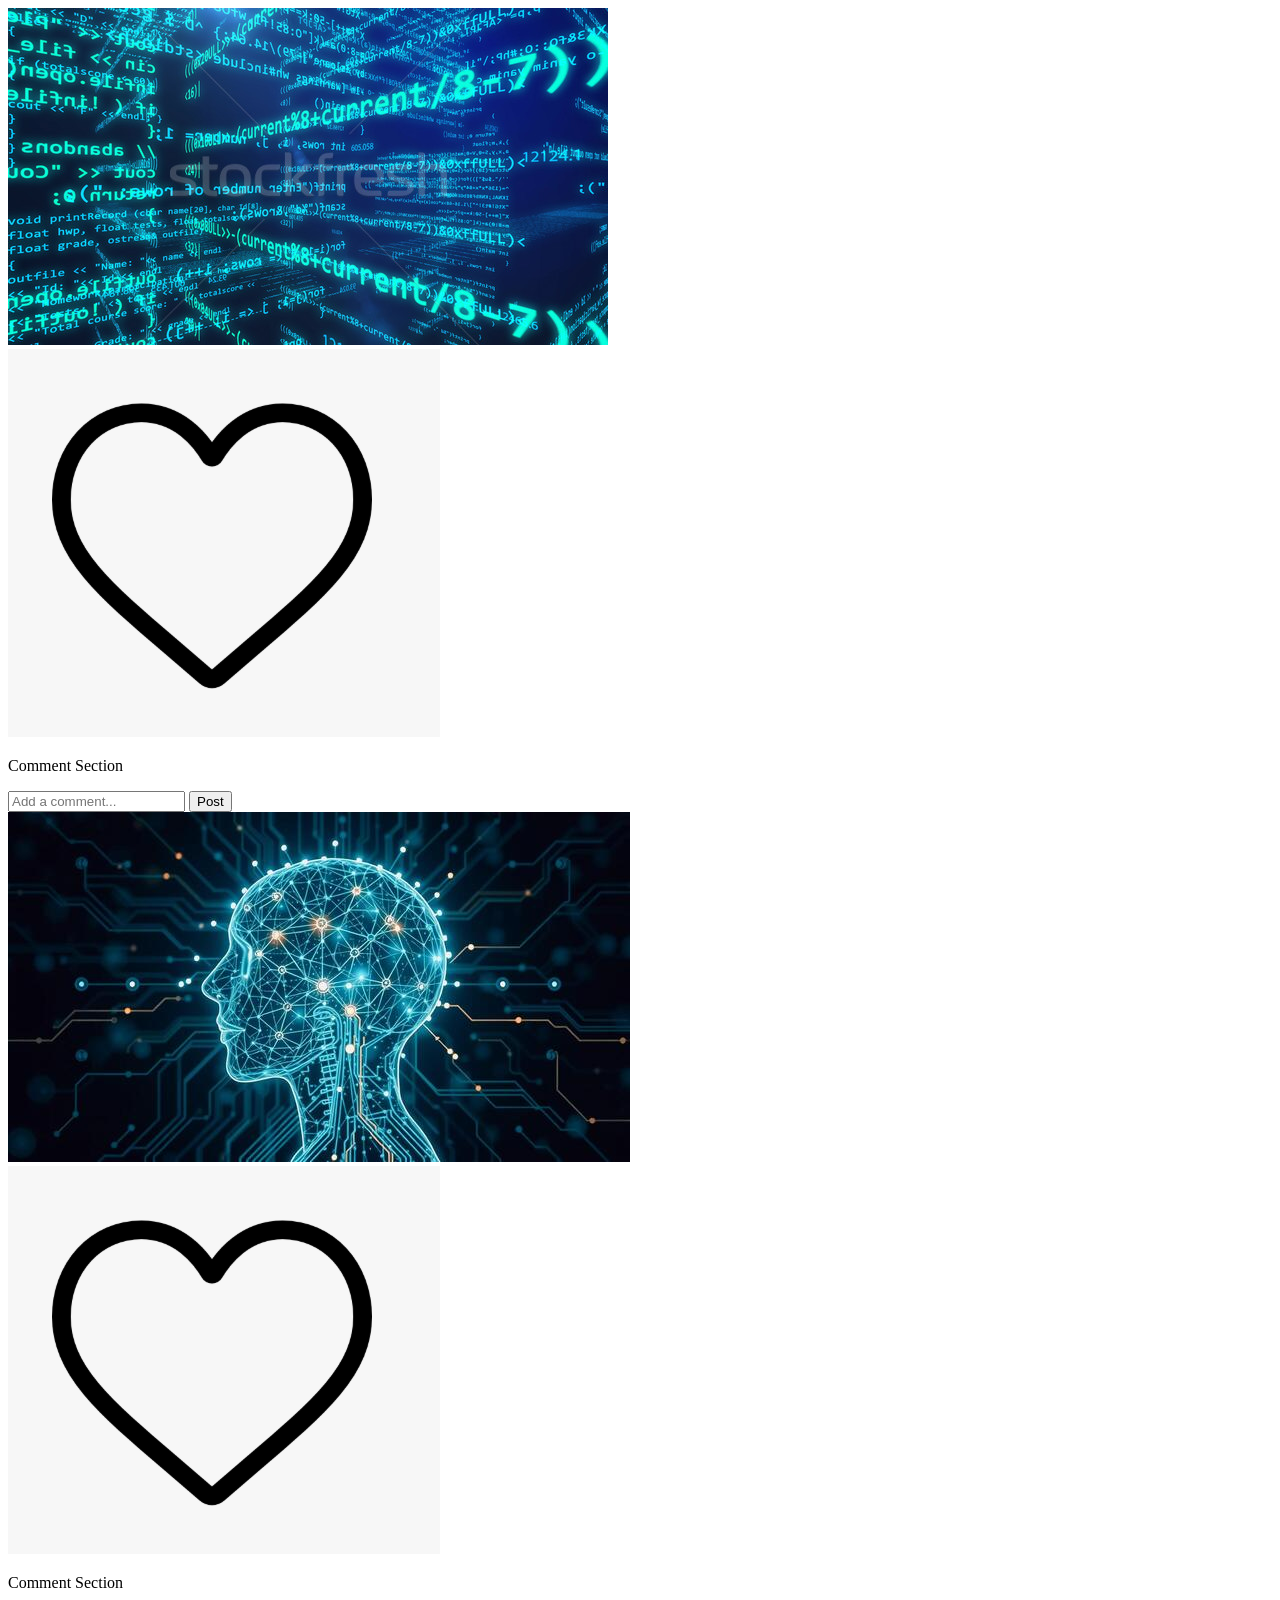
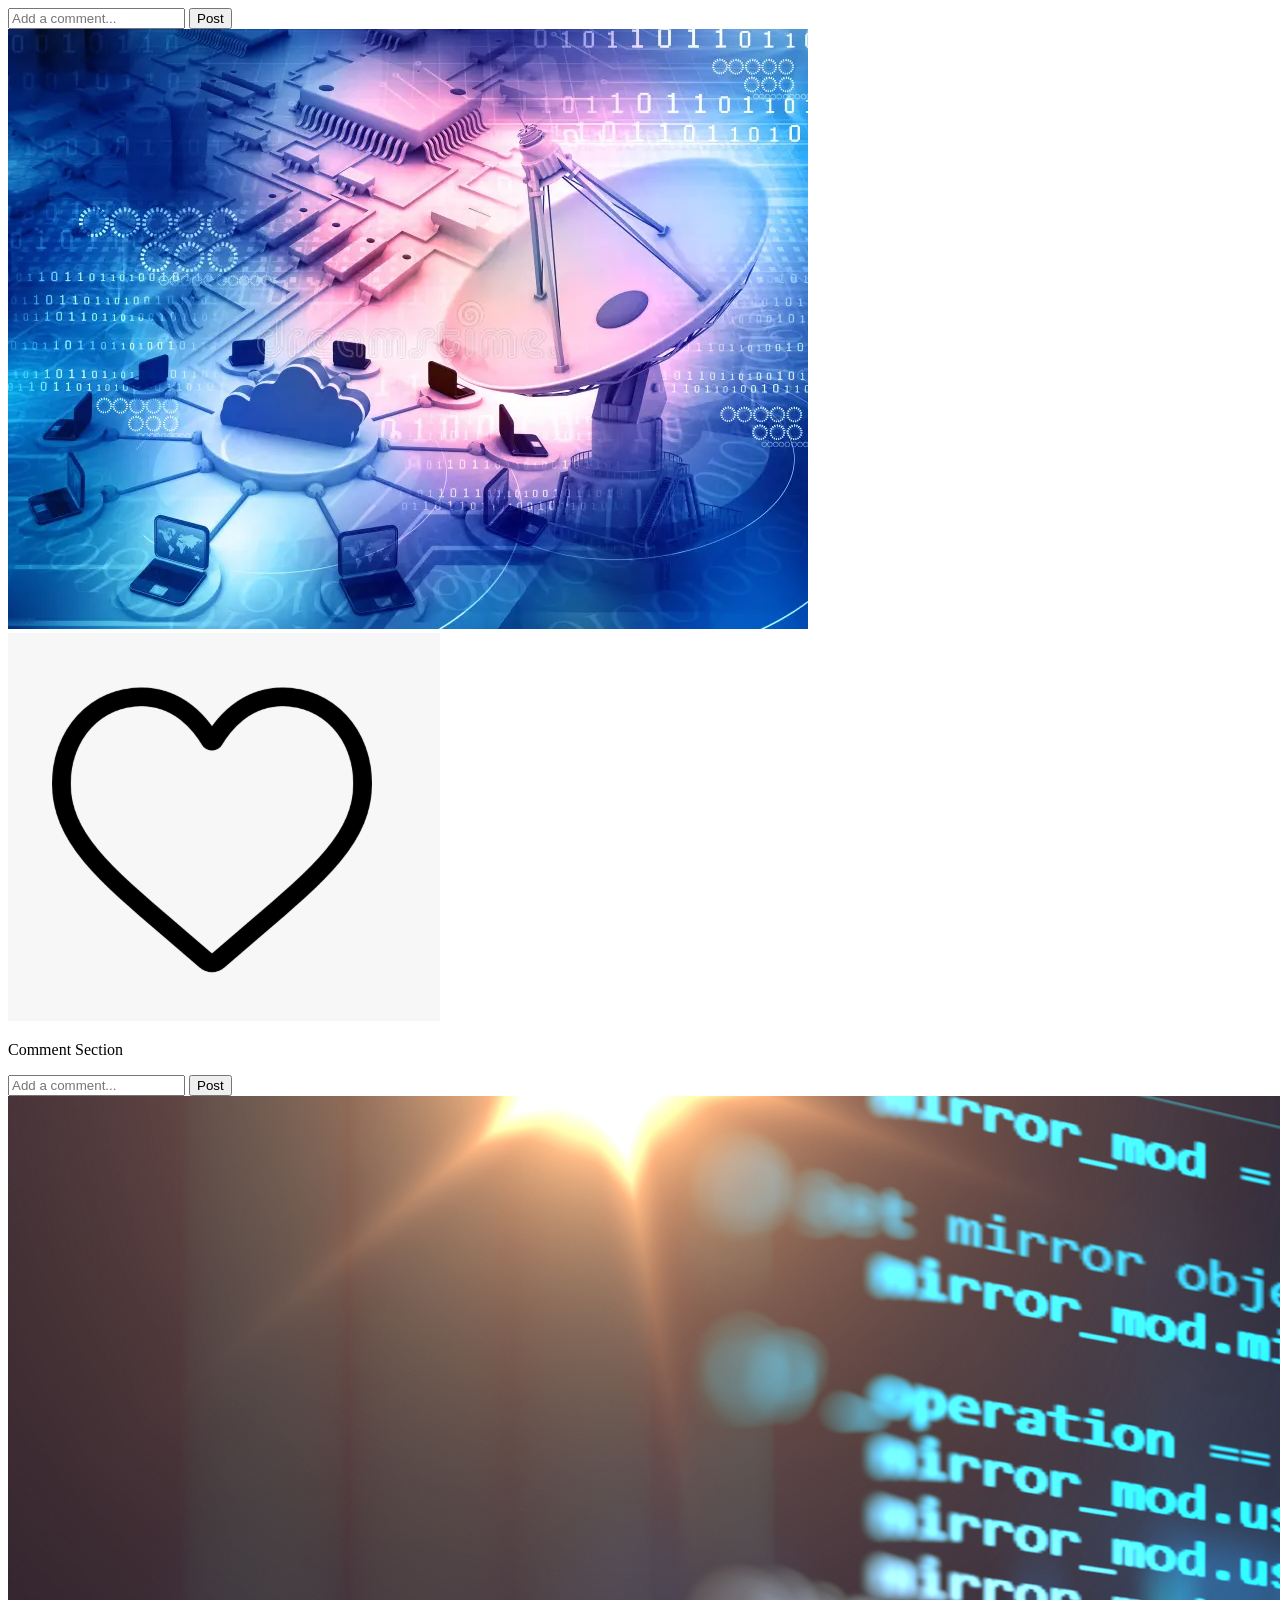
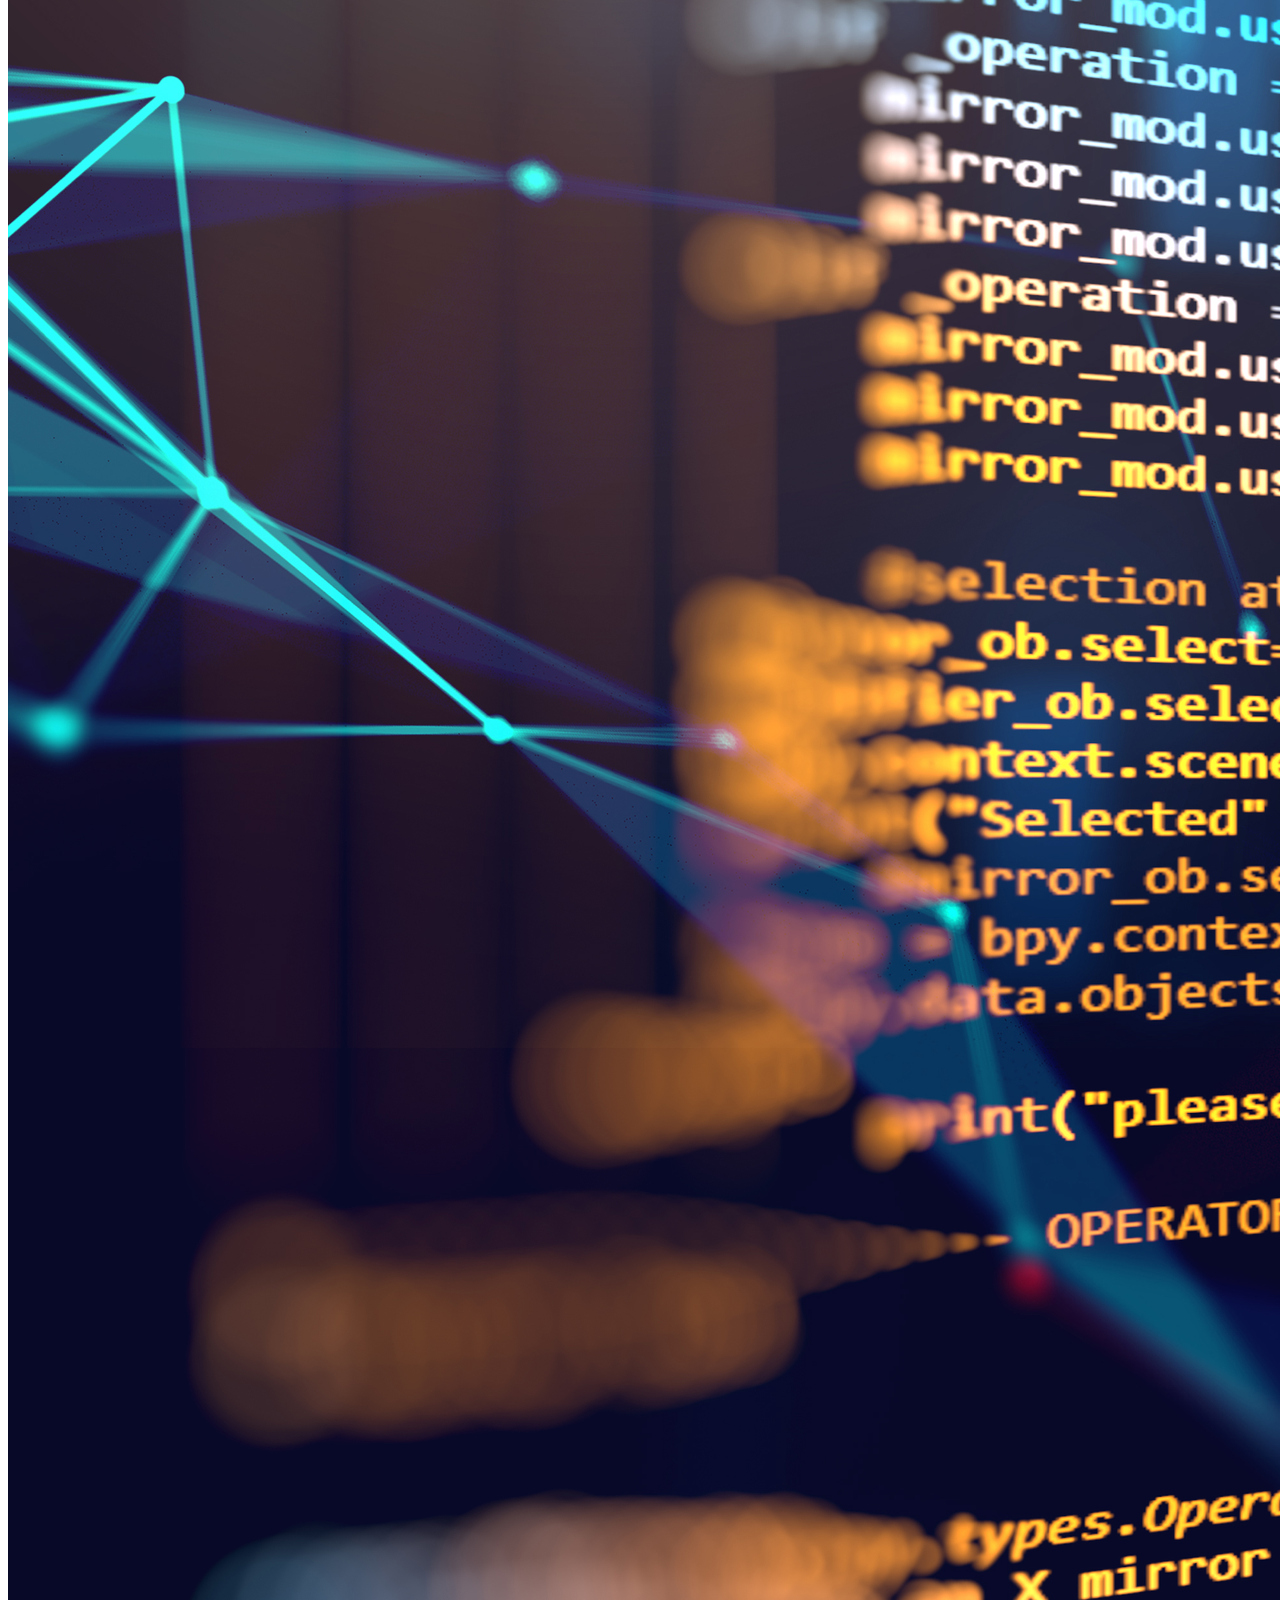
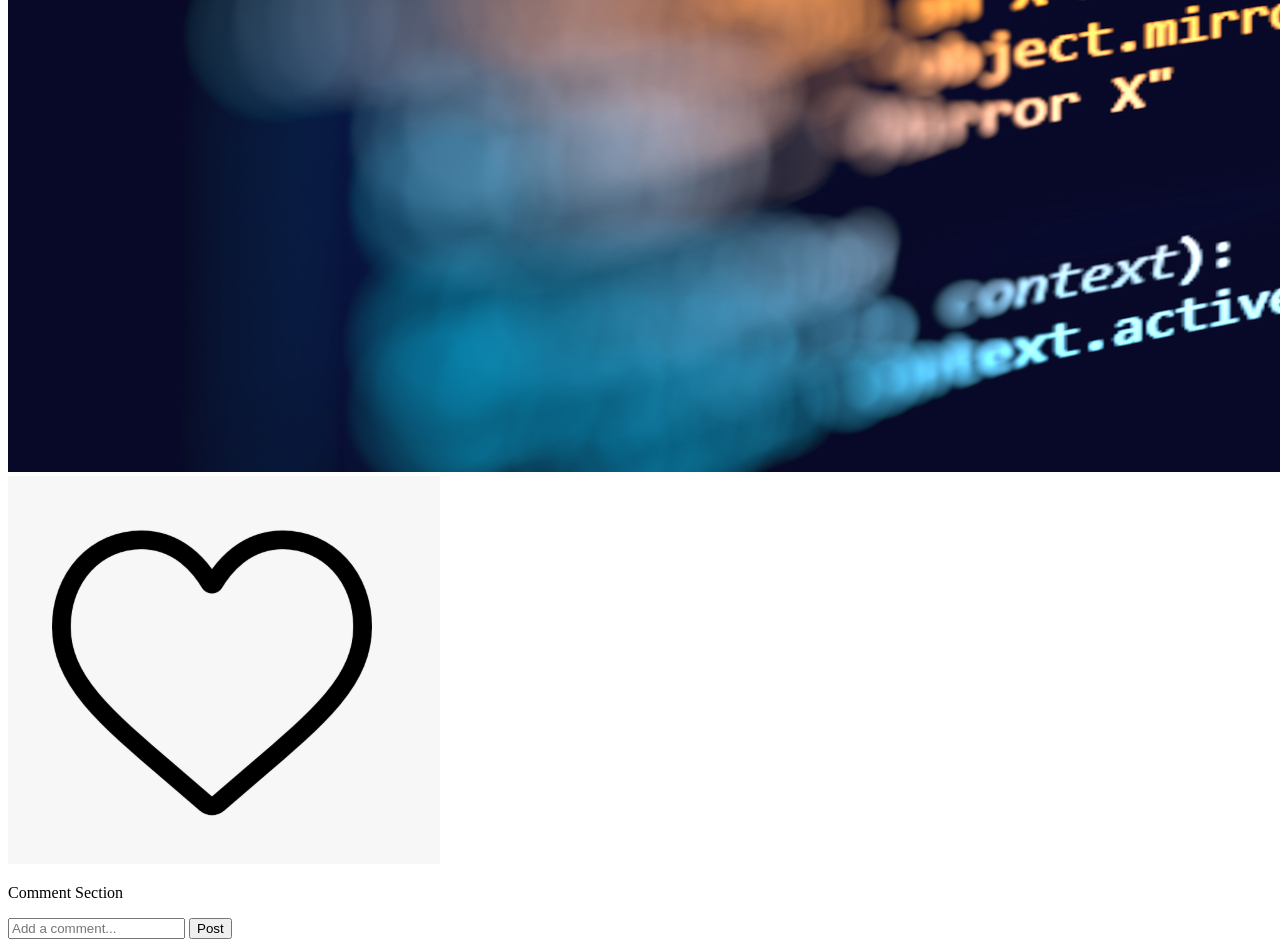
==== Favorites.html @ 71a81f10 "Merge branch 'main' of https://github.com/Steph-321/Midterm-Project-Integrative" ====
<!DOCTYPE html>
<html lang="en">
<head>
<meta charset="UTF-8">
<title>Comment Cards</title>
<link rel="stylesheet" href="style.css">
</head>

<body>
    <div class="container">

        <div class="card">
            <div class="image-box">
                <img src="images/bg1.jpg" alt="">
                <div class="heart" onclick="toggleLike(this)">
                    <img src="images/icon.png" class="heart-img" data-liked="false">
                </div>
            </div>

            <p class="title">Comment Section</p>

            <ul class="comments-list"></ul>
            <input type="text" class="comment-input" placeholder="Add a comment...">
            <button onclick="addcomment(this)">Post</button>
        </div>


        <div class="card">
            <div class="image-box">
                <img src="images/bg2.jpg" alt="">
                <div class="heart" onclick="toggleLike(this)">
                    <img src="images/icon.png" class="heart-img" data-liked="false">
                </div>
            </div>

            <p class="title">Comment Section</p>
            <ul class="comments-list"></ul>
            <input type="text" class="comment-input" placeholder="Add a comment...">
            <button onclick="addcomment(this)">Post</button>
        </div>


        <div class="card">
            <div class="image-box">
                <img src="images/bg3.png" alt="">
                <div class="heart" onclick="toggleLike(this)">
                    <img src="images/icon.png" class="heart-img" data-liked="false">
                </div>
            </div>

            <p class="title">Comment Section</p>

            <ul class="comments-list"></ul>

            <input type="text" class="comment-input" placeholder="Add a comment...">

            <button onclick="addcomment(this)">Post</button>
        </div>


        <div class="card">
            <div class="image-box">
                <img src="images/bg4.jpg" alt="">
                <div class="heart" onclick="toggleLike(this)">
                    <img src="images/icon.png" class="heart-img" data-liked="false">
                </div>
            </div>

            <p class="title">Comment Section</p>
            
            <ul class="comments-list"></ul>

            <input type="text" class="comment-input" placeholder="Add a comment...">

            <button onclick="addcomment(this)">Post</button>
        </div>
    </div>
<script src="fav.js"></script>
</body>
</html>
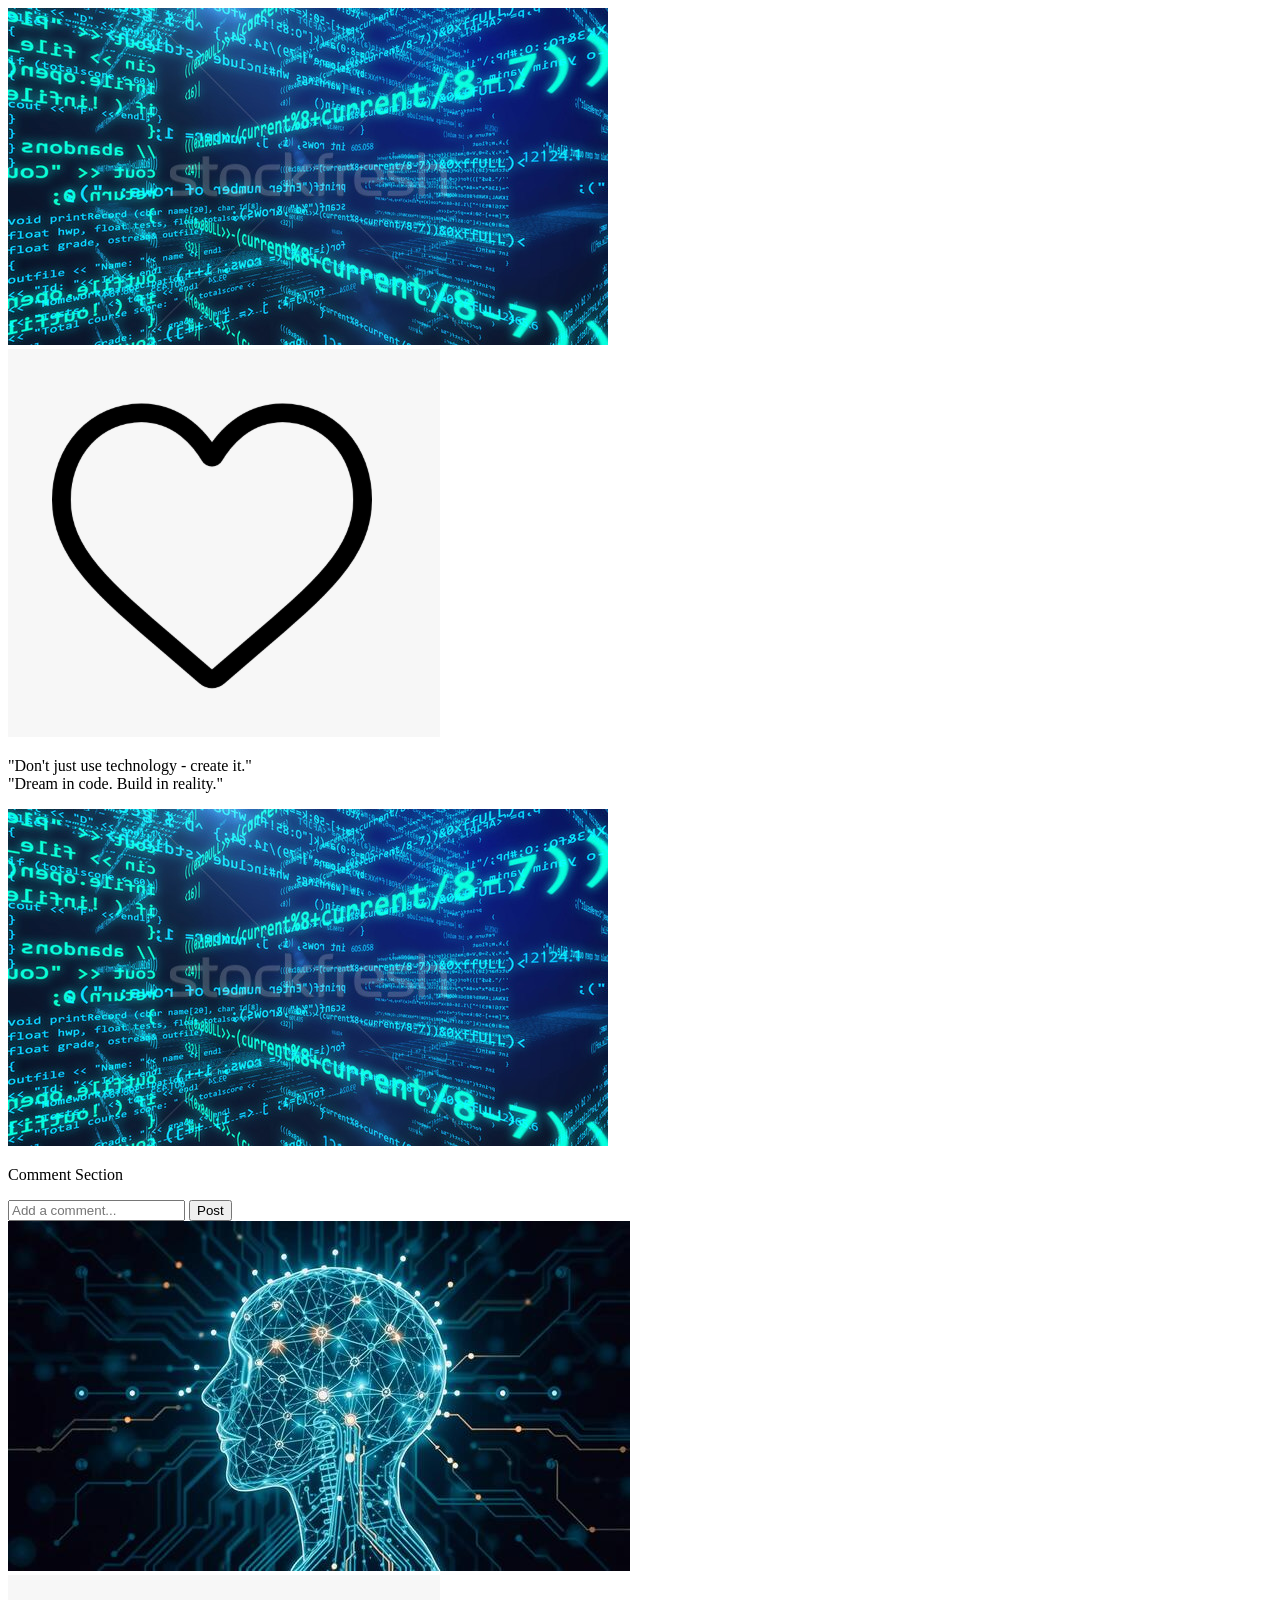
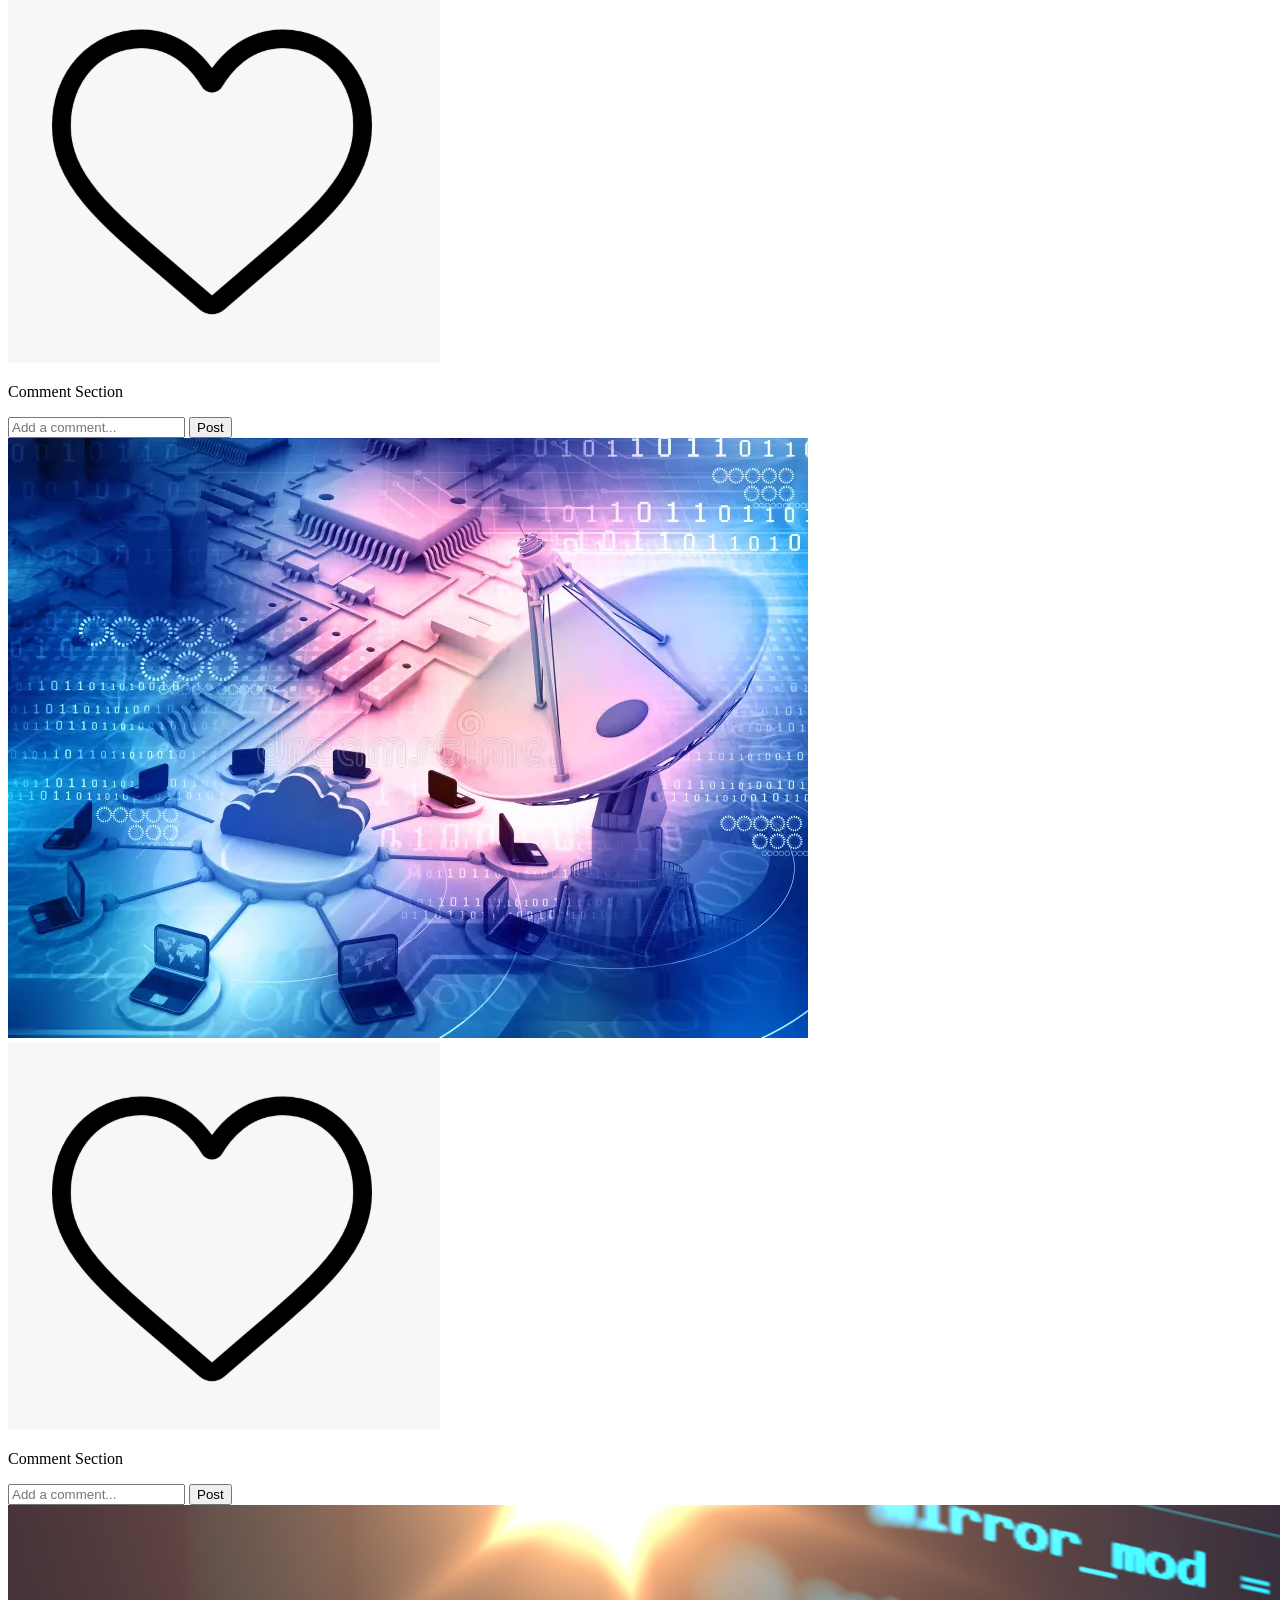
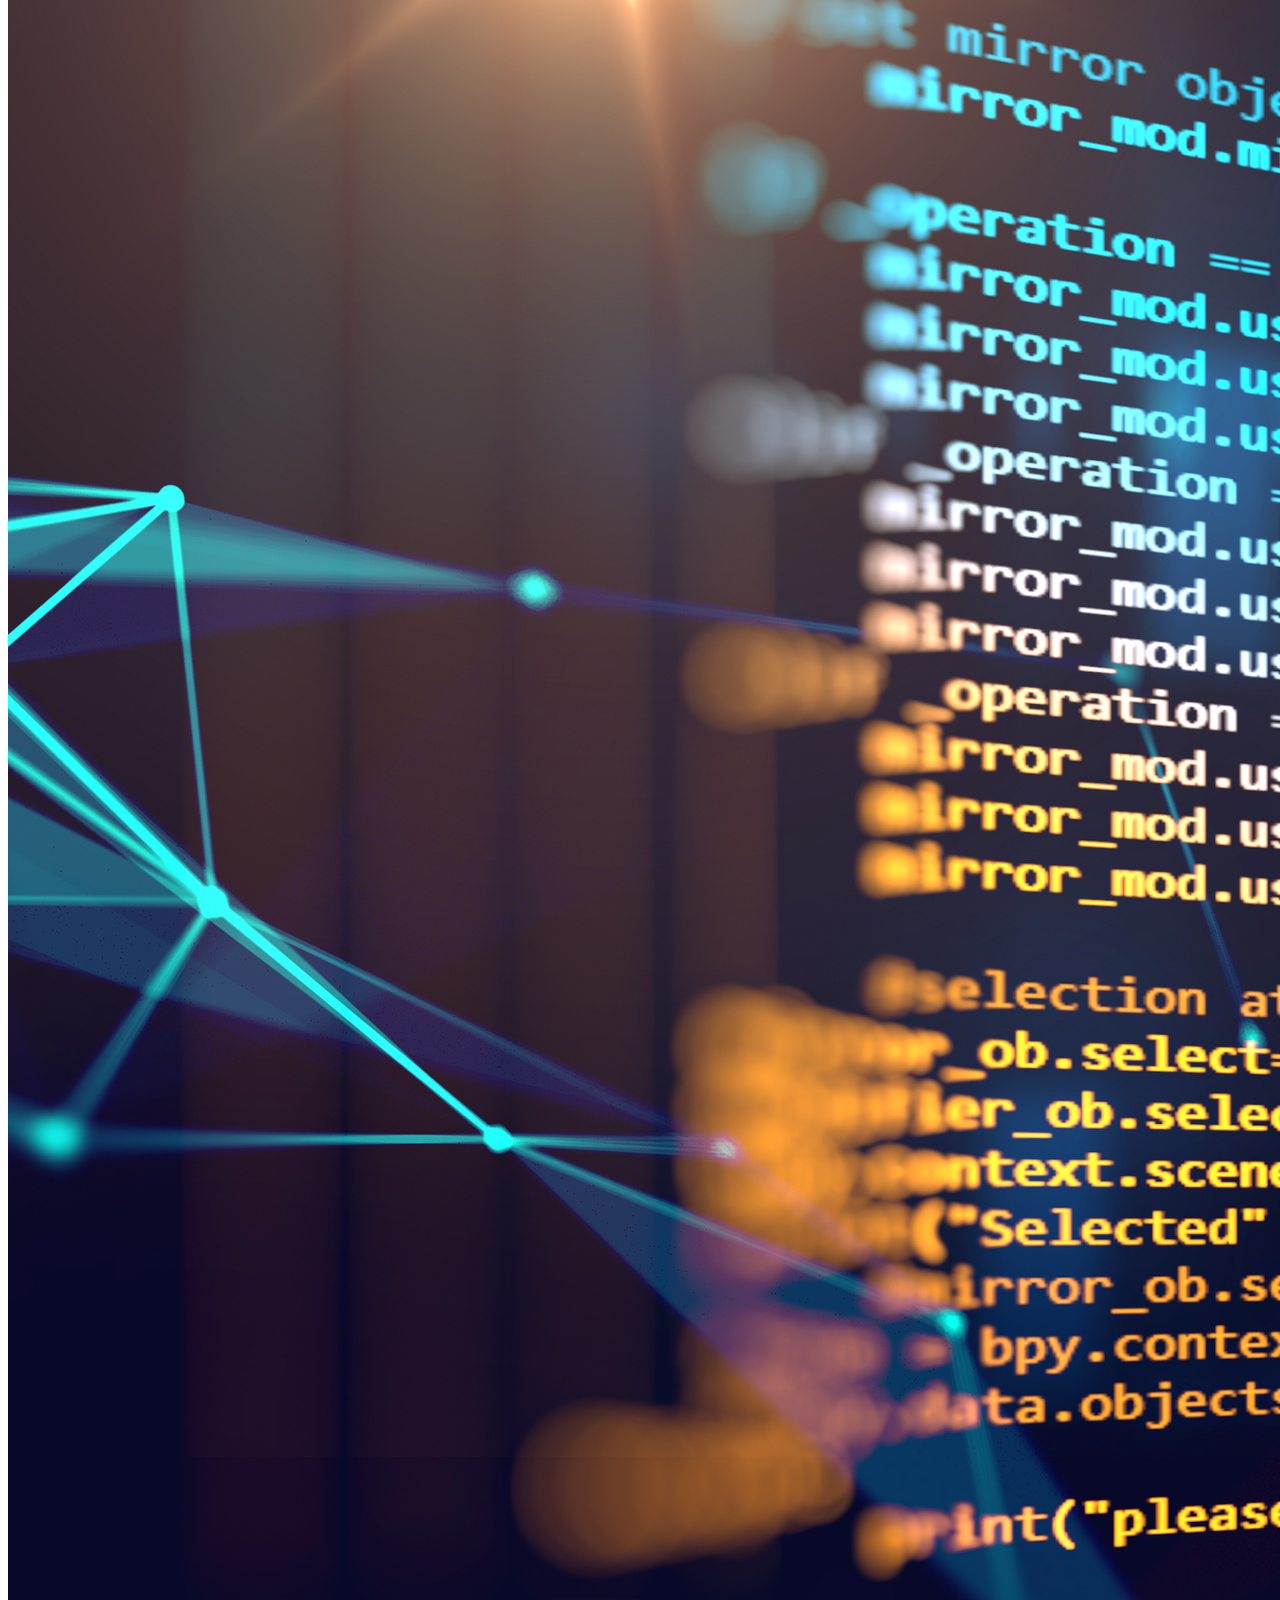
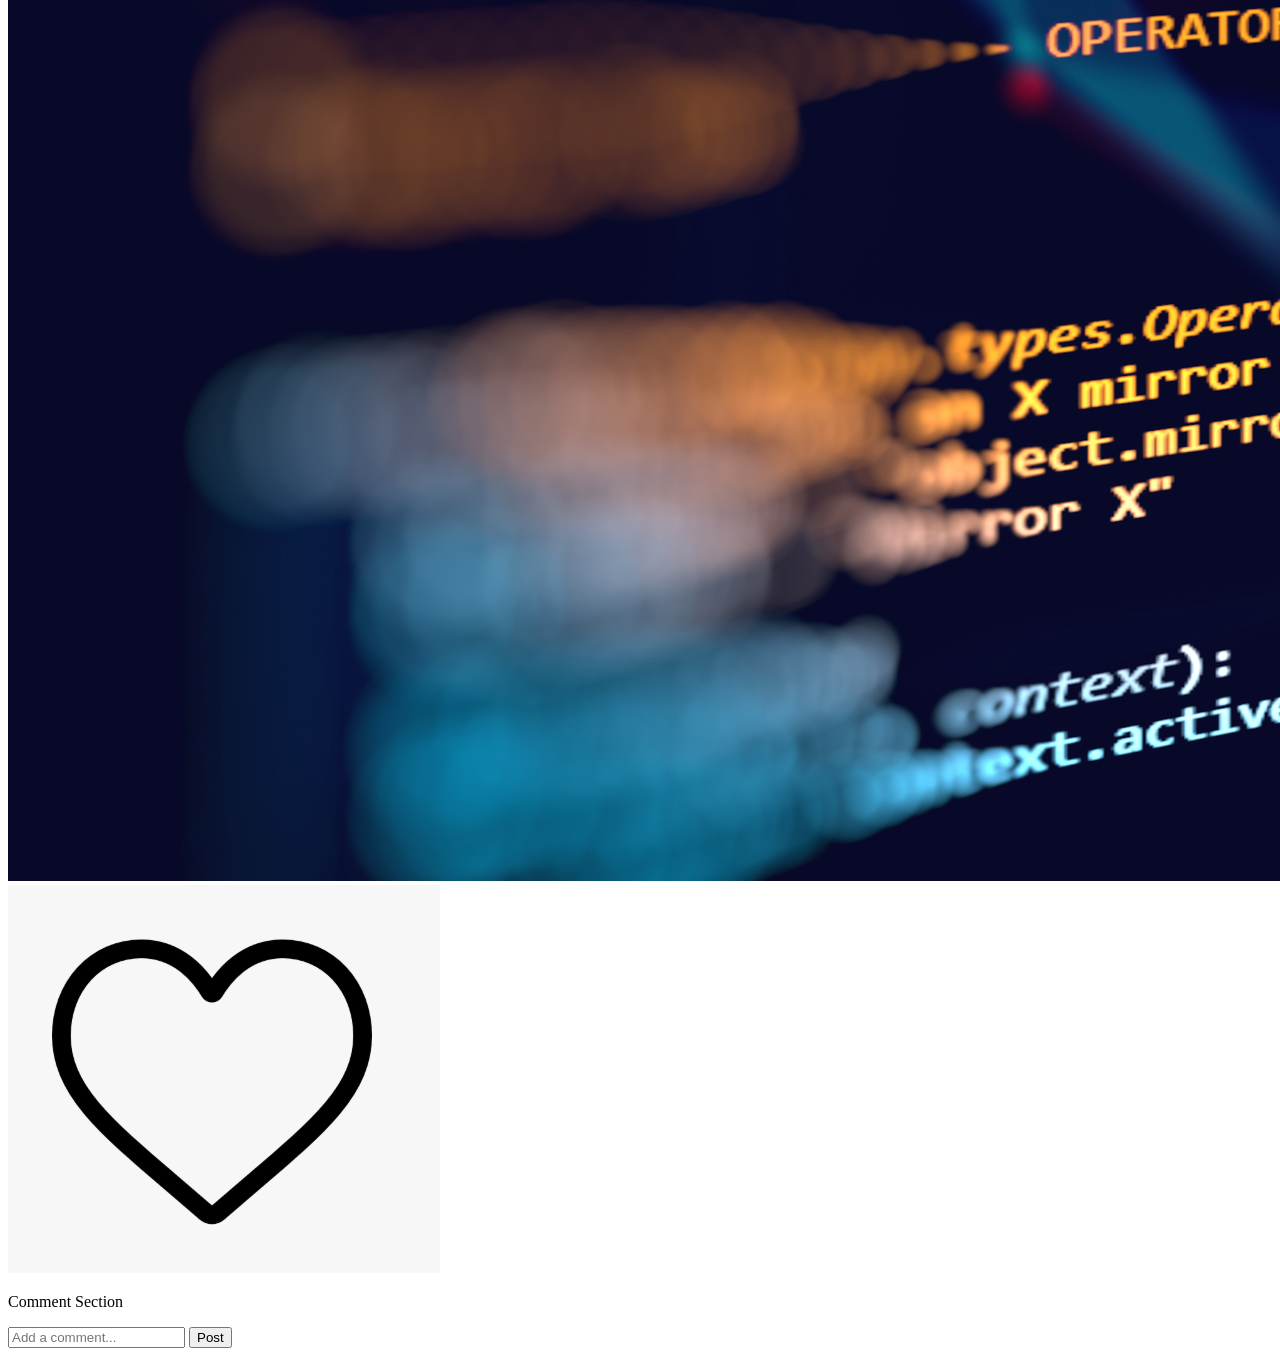
==== commit 0d2b8110: "Merge branch 'main' of https://github.com/Steph-321/Midterm-Project-Integrative" ====
--- a/Favorites.html
+++ b/Favorites.html
@@ -7,6 +7,7 @@
 </head>
 
 <body>
+
     <div class="container">
 
         <div class="card">
@@ -17,6 +18,10 @@
                 </div>
             </div>
 
+    <div>
+        <div id="artwork-1" class="artwork">
+            <p class="quote">"Don't just use technology - create it." <br>  "Dream in code. Build in reality."</p>
+            <div class="heart1" onclick="toggleLike(this)"><img src="images/7903403_stock-photo-abstract-it-technology-background.jpg " class="Image"> </div>
             <p class="title">Comment Section</p>
 
             <ul class="comments-list"></ul>
@@ -77,4 +82,4 @@
     </div>
 <script src="fav.js"></script>
 </body>
-</html>
+</html>
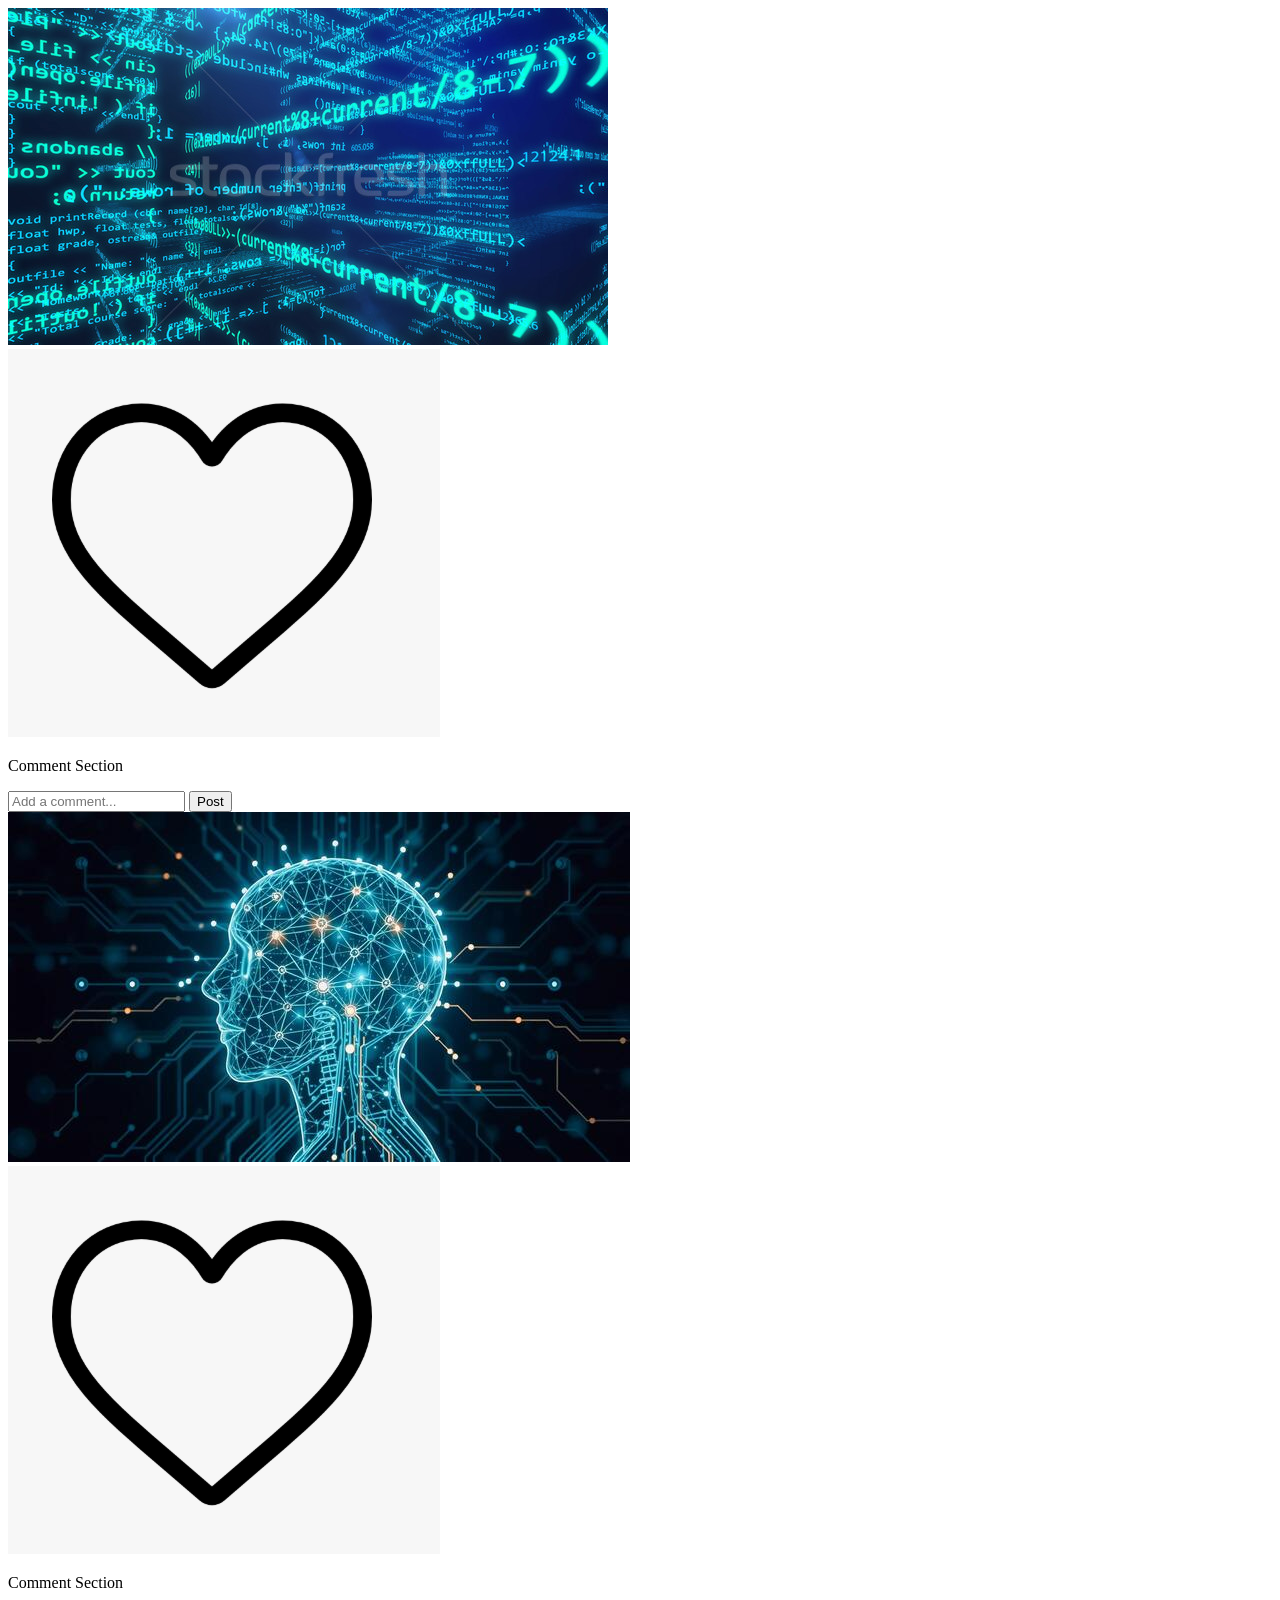
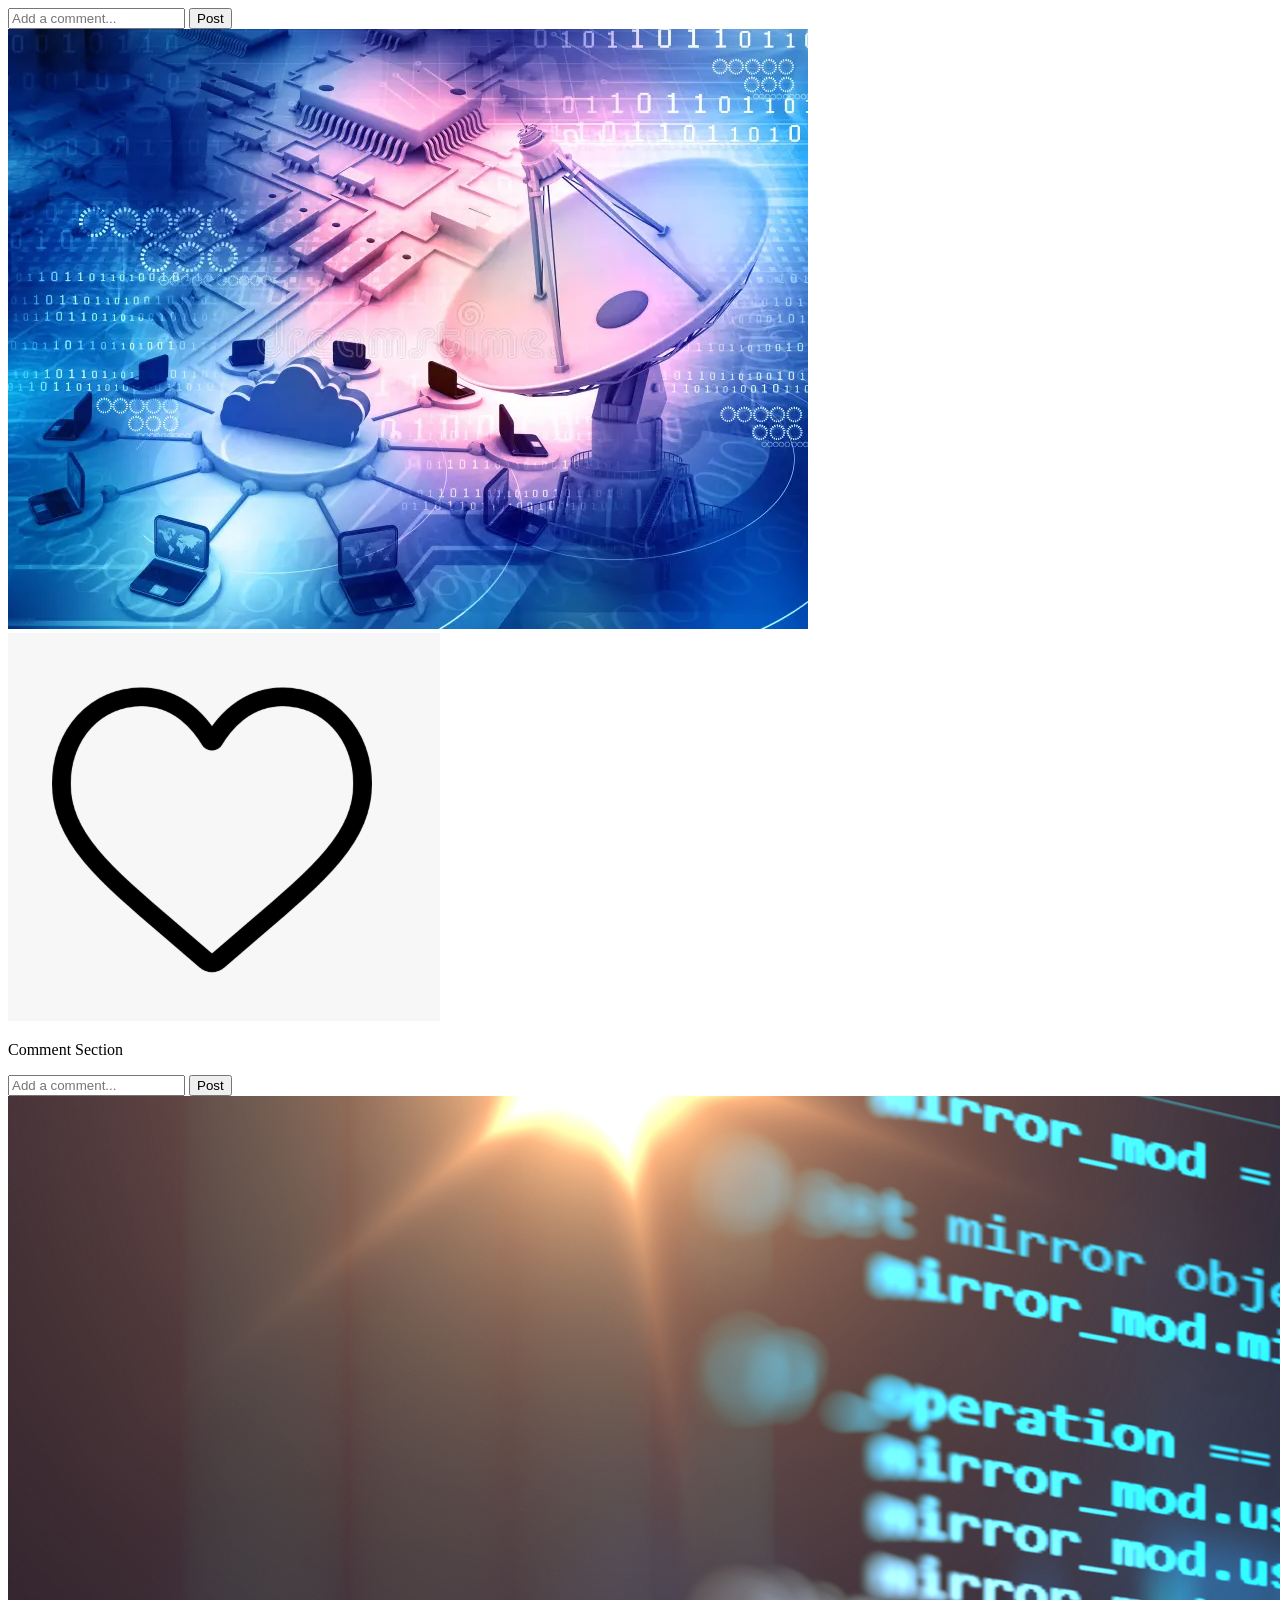
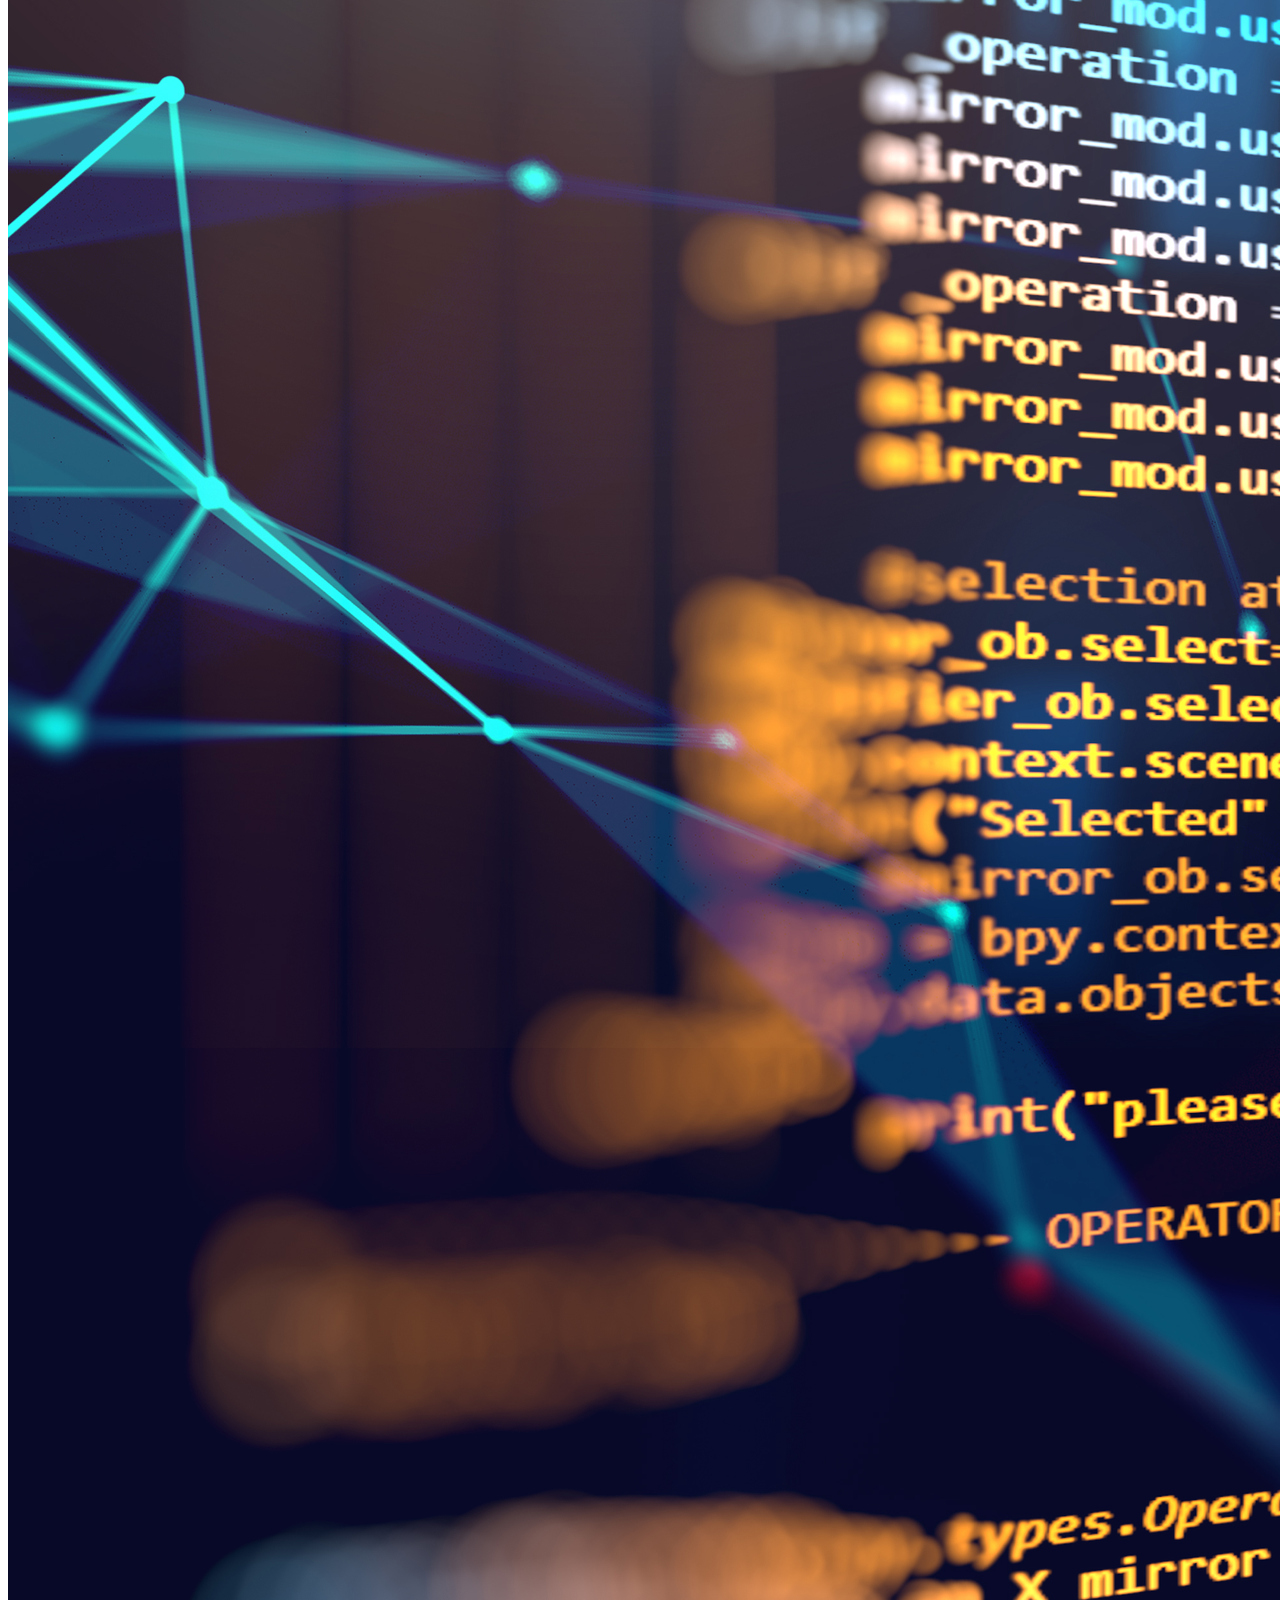
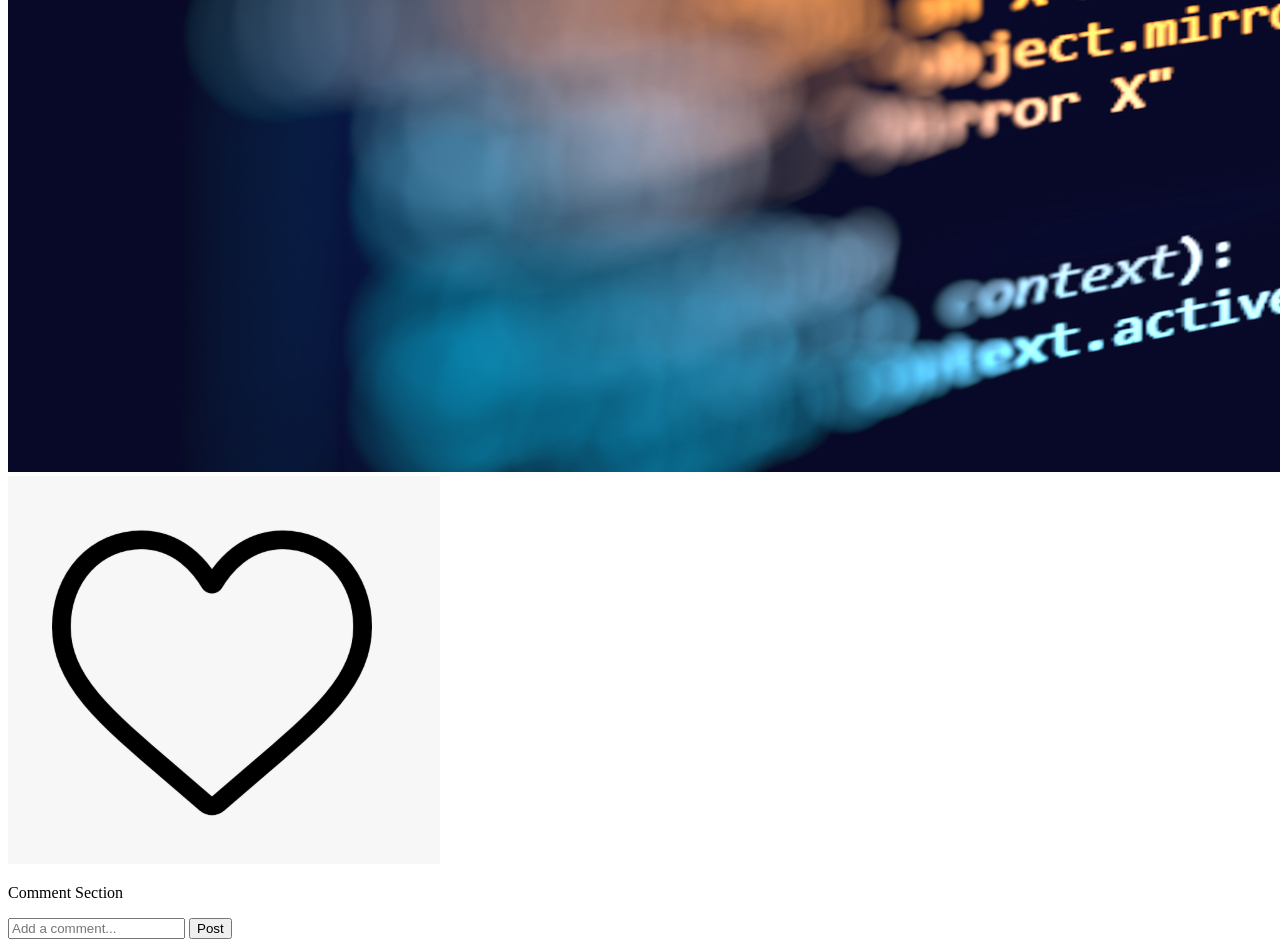
==== commit 8f3c3dcd: "Merge branch 'main' of https://github.com/Steph-321/Midterm-Project-Integrative" ====
--- a/Favorites.html
+++ b/Favorites.html
@@ -7,7 +7,6 @@
 </head>
 
 <body>
-
     <div class="container">
 
         <div class="card">
@@ -18,10 +17,6 @@
                 </div>
             </div>
 
-    <div>
-        <div id="artwork-1" class="artwork">
-            <p class="quote">"Don't just use technology - create it." <br>  "Dream in code. Build in reality."</p>
-            <div class="heart1" onclick="toggleLike(this)"><img src="images/7903403_stock-photo-abstract-it-technology-background.jpg " class="Image"> </div>
             <p class="title">Comment Section</p>
 
             <ul class="comments-list"></ul>
@@ -82,4 +77,4 @@
     </div>
 <script src="fav.js"></script>
 </body>
-</html>+</html>
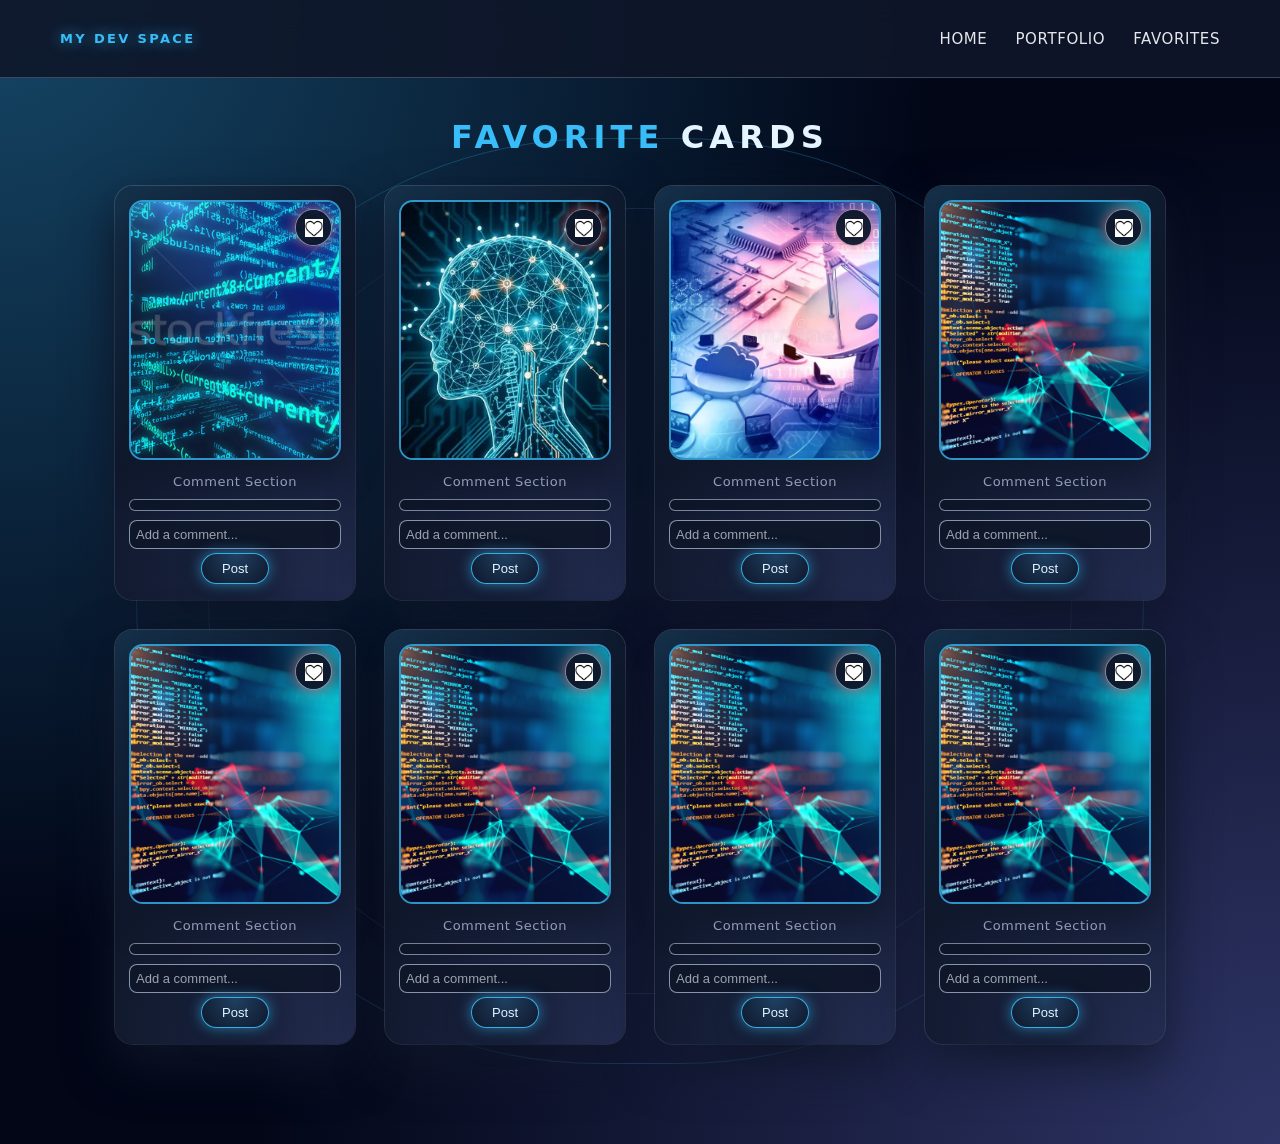
==== commit 15b47650: "..." ====
--- a/Favorites.html
+++ b/Favorites.html
@@ -3,22 +3,36 @@
 <head>
 <meta charset="UTF-8">
 <title>Comment Cards</title>
-<link rel="stylesheet" href="style.css">
+<link rel="stylesheet" href="../styles/Favorites.css">
 </head>
 
 <body>
-    <div class="container">
+    <nav class="nav">
+        <div class="logo">
+            <p class="logo__text">My Dev Space</p>
+        </div>
+        <ul class="navLinks">
+            <li><a href="home.html">Home</a></li>
+            <li><a href="portfolio.html">Portfolio</a></li>
+            <li><a href="Favorites.html">Favorites</a></li>
+        </ul>
+    </nav>
+
+    <main class="favorites-wrapper">
+        <div class="favorites-heading">
+            <h1><span>Favorite</span> Cards</h1>
+        </div>
+
+        <div class="container">
 
         <div class="card">
             <div class="image-box">
                 <img src="images/bg1.jpg" alt="">
                 <div class="heart" onclick="toggleLike(this)">
-                    <img src="images/icon.png" class="heart-img" data-liked="false">
+                    <img src="images/heart.jpg" class="heart-img" data-liked="false">
                 </div>
             </div>
-
             <p class="title">Comment Section</p>
-
             <ul class="comments-list"></ul>
             <input type="text" class="comment-input" placeholder="Add a comment...">
             <button onclick="addcomment(this)">Post</button>
@@ -29,10 +43,9 @@
             <div class="image-box">
                 <img src="images/bg2.jpg" alt="">
                 <div class="heart" onclick="toggleLike(this)">
-                    <img src="images/icon.png" class="heart-img" data-liked="false">
+                    <img src="images/heart.jpg" class="heart-img" data-liked="false">
                 </div>
             </div>
-
             <p class="title">Comment Section</p>
             <ul class="comments-list"></ul>
             <input type="text" class="comment-input" placeholder="Add a comment...">
@@ -44,16 +57,12 @@
             <div class="image-box">
                 <img src="images/bg3.png" alt="">
                 <div class="heart" onclick="toggleLike(this)">
-                    <img src="images/icon.png" class="heart-img" data-liked="false">
+                    <img src="images/heart.jpg" class="heart-img" data-liked="false">
                 </div>
             </div>
-
             <p class="title">Comment Section</p>
-
             <ul class="comments-list"></ul>
-
             <input type="text" class="comment-input" placeholder="Add a comment...">
-
             <button onclick="addcomment(this)">Post</button>
         </div>
 
@@ -62,19 +71,69 @@
             <div class="image-box">
                 <img src="images/bg4.jpg" alt="">
                 <div class="heart" onclick="toggleLike(this)">
-                    <img src="images/icon.png" class="heart-img" data-liked="false">
+                    <img src="images/heart.jpg" class="heart-img" data-liked="false">
                 </div>
             </div>
+            <p class="title">Comment Section</p>
+            <ul class="comments-list"></ul>
+            <input type="text" class="comment-input" placeholder="Add a comment...">
+            <button onclick="addcomment(this)">Post</button>
+        </div>
 
+        <div class="card">
+            <div class="image-box">
+                <img src="images/bg4.jpg" alt="">
+                <div class="heart" onclick="toggleLike(this)">
+                    <img src="images/heart.jpg" class="heart-img" data-liked="false">
+                </div>
+            </div>
             <p class="title">Comment Section</p>
-            
             <ul class="comments-list"></ul>
+            <input type="text" class="comment-input" placeholder="Add a comment...">
+            <button onclick="addcomment(this)">Post</button>
+        </div>
 
+        <div class="card">
+            <div class="image-box">
+                <img src="images/bg4.jpg" alt="">
+                <div class="heart" onclick="toggleLike(this)">
+                    <img src="images/heart.jpg" class="heart-img" data-liked="false">
+                </div>
+            </div>
+            <p class="title">Comment Section</p>
+            <ul class="comments-list"></ul>
             <input type="text" class="comment-input" placeholder="Add a comment...">
+            <button onclick="addcomment(this)">Post</button>
+        </div>
 
+        <div class="card">
+            <div class="image-box">
+                <img src="images/bg4.jpg" alt="">
+                <div class="heart" onclick="toggleLike(this)">
+                    <img src="images/heart.jpg" class="heart-img" data-liked="false">
+                </div>
+            </div>
+            <p class="title">Comment Section</p>
+            <ul class="comments-list"></ul>
+            <input type="text" class="comment-input" placeholder="Add a comment...">
+            <button onclick="addcomment(this)">Post</button>
+        </div>
+
+        <div class="card">
+            <div class="image-box">
+                <img src="images/bg4.jpg" alt="">
+                <div class="heart" onclick="toggleLike(this)">
+                    <img src="images/heart.jpg" class="heart-img" data-liked="false">
+                </div>
+            </div>
+            <p class="title">Comment Section</p>
+            <ul class="comments-list"></ul>
+            <input type="text" class="comment-input" placeholder="Add a comment...">
             <button onclick="addcomment(this)">Post</button>
         </div>
     </div>
+    </main>
+
 <script src="fav.js"></script>
 </body>
 </html>
--- a/styles/Favorites.css
+++ b/styles/Favorites.css
@@ -0,0 +1,271 @@
+body{
+    margin: 0;
+    font-family: system-ui, -apple-system, BlinkMacSystemFont, 'Segoe UI', sans-serif;
+    color: #e5f5ff;
+    background:
+        radial-gradient(circle at top left, rgba(56, 189, 248, 0.35), transparent 55%),
+        radial-gradient(circle at bottom right, rgba(129, 140, 248, 0.35), transparent 60%),
+        radial-gradient(circle at top, #020617 0, #020617 40%, #020617 100%);
+    min-height: 100vh;
+}
+
+*,
+*::before,
+*::after{
+    box-sizing: border-box;
+}
+
+.nav{
+    display:flex;
+    align-items:center;
+    justify-content:space-between;
+    padding:18px 60px;
+    background:rgba(15, 23, 42, 0.9);
+    backdrop-filter:blur(14px);
+    border-bottom:1px solid rgba(148, 163, 184, 0.35);
+    color:#e5e7eb;
+    position:sticky;
+    top:0;
+    z-index:10;
+}
+
+.logo__text{
+    font-weight:700;
+    letter-spacing:0.18em;
+    text-transform:uppercase;
+    font-size:13px;
+    color:#38bdf8;
+    text-shadow:0 0 14px rgba(56, 189, 248, 0.7);
+}
+
+.navLinks{
+    list-style:none;
+    display:flex;
+    gap:28px;
+    margin:0;
+    padding:0;
+}
+
+.navLinks a{
+    color:#e5e7eb;
+    text-decoration:none;
+    font-size:15px;
+    letter-spacing:0.04em;
+    text-transform:uppercase;
+    padding-bottom:4px;
+    border-bottom:2px solid transparent;
+    transition:border-color 0.2s ease, color 0.2s ease, text-shadow 0.2s ease;
+}
+
+.navLinks a:hover{
+    border-color:#38bdf8;
+    color:#38bdf8;
+    text-shadow:0 0 10px rgba(56, 189, 248, 0.6);
+}
+
+.favorites-wrapper{
+    max-width:1200px;
+    margin:40px auto 60px;
+    padding:0 40px 40px;
+    position:relative;
+}
+
+.favorites-wrapper::before,
+.favorites-wrapper::after{
+    content:"";
+    position:absolute;
+    border-radius:999px;
+    border:1px solid rgba(148, 163, 184, 0.25);
+    pointer-events:none;
+}
+
+.favorites-wrapper::before{
+    inset:20px 8%;
+    border-color:rgba(56, 189, 248, 0.25);
+}
+
+.favorites-wrapper::after{
+    inset:90px 14%;
+    border-color:rgba(129, 140, 248, 0.18);
+}
+
+.favorites-heading{
+    position:relative;
+    z-index:1;
+    text-align:center;
+    margin-bottom:30px;
+}
+
+.favorites-heading h1{
+    font-size:32px;
+    letter-spacing:0.16em;
+    text-transform:uppercase;
+    color:#e5f5ff;
+    margin:0;
+}
+
+.favorites-heading h1 span{
+    color:#38bdf8;
+}
+
+.container{
+    position:relative;
+    z-index:1;
+    display:flex;
+    justify-content:center;
+    gap:30px;
+    flex-wrap:wrap;
+}
+
+.card{
+    width:240px;
+    text-align:center;
+    background:radial-gradient(circle at top left, rgba(56, 189, 248, 0.16), transparent 60%),
+               radial-gradient(circle at bottom right, rgba(129, 140, 248, 0.18), transparent 60%),
+               rgba(15, 23, 42, 0.96);
+    border-radius:18px;
+    padding:14px 14px 16px;
+    box-shadow:
+        0 20px 50px rgba(15, 23, 42, 0.9),
+        0 0 0 1px rgba(148, 163, 184, 0.35);
+}
+
+.image-box{
+    position:relative;
+    margin-bottom:10px;
+}
+
+.image-box > img{
+    width:100%;
+    height:260px;
+    object-fit:cover;
+    border-radius:14px;
+    border:2px solid rgba(56, 189, 248, 0.75);
+    box-shadow:0 16px 32px rgba(15, 23, 42, 0.85);
+}
+
+.heart{
+    position:absolute;
+    top:10px;
+    right:10px;
+    width:35px;
+    height:35px;
+    background:rgba(15, 23, 42, 0.95);
+    border-radius:50%;
+    display:flex;
+    justify-content:center;
+    align-items:center;
+    cursor:pointer;
+    box-shadow:
+        0 0 0 1px rgba(148, 163, 184, 0.7),
+        0 0 14px rgba(248, 113, 113, 0.8);
+}
+
+.heart-img{
+    width:18px;
+}
+
+.title{
+    display:block;
+    padding:0;
+    border-radius:0;
+    font-size:13px;
+    margin:10px 0 10px;
+    color:#cbd5f5;
+    background:transparent;
+    border:none;
+    letter-spacing:0.04em;
+}
+
+input, textarea{
+    width:100%;
+    padding:6px;
+    margin:4px 0;
+    border-radius:8px;
+    border:1px solid rgba(148, 163, 184, 0.9);
+    background:rgba(15, 23, 42, 0.9);
+    color:#e5f5ff;
+    font-size:13px;
+}
+
+input::placeholder,
+textarea::placeholder{
+    color:#9ca3af;
+}
+
+button{
+    background:radial-gradient(circle at top, rgba(56, 189, 248, 0.2), rgba(15, 23, 42, 0.98));
+    border:1px solid rgba(56, 189, 248, 0.9);
+    padding:7px 20px;
+    color:#e5f5ff;
+    border-radius:999px;
+    cursor:pointer;
+    font-size:13px;
+    font-weight:500;
+    box-shadow:
+        0 0 14px rgba(56, 189, 248, 0.6),
+        0 10px 24px rgba(15, 23, 42, 0.85);
+    transition:transform 0.18s ease, box-shadow 0.18s ease, background 0.18s ease;
+}
+
+button:hover{
+    background:radial-gradient(circle at top, rgba(56, 189, 248, 0.35), rgba(15, 23, 42, 0.98));
+    transform:translateY(-1px);
+    box-shadow:
+        0 0 18px rgba(56, 189, 248, 0.9),
+        0 16px 32px rgba(15, 23, 42, 0.95);
+}
+
+.comments-list{
+    list-style:none;
+    padding:5px;
+    margin:5px 0;
+    max-height:120px;
+    border:1px solid rgba(148, 163, 184, 0.8);
+    border-radius:10px;
+    overflow-y:auto;
+    background:rgba(15, 23, 42, 0.9);
+}
+
+.comments-list li{
+    padding:4px 6px;
+    border-bottom:1px solid rgba(51, 65, 85, 0.9);
+    font-size:13px;
+    color:#cbd5f5;
+}
+
+.comments-list li:last-child{
+    border-bottom:none;
+}
+
+/* Responsive */
+@media (max-width: 900px){
+    .nav{
+        padding:14px 24px;
+    }
+
+    .navLinks{
+        gap:16px;
+    }
+
+    .favorites-wrapper{
+        margin:24px auto 40px;
+        padding:0 18px 30px;
+    }
+}
+
+@media (max-width: 600px){
+    .nav{
+        flex-direction:column;
+        gap:10px;
+        align-items:flex-start;
+    }
+
+    .navLinks{
+        flex-wrap:wrap;
+    }
+
+    .favorites-heading h1{
+        font-size:22px;
+    }
+}
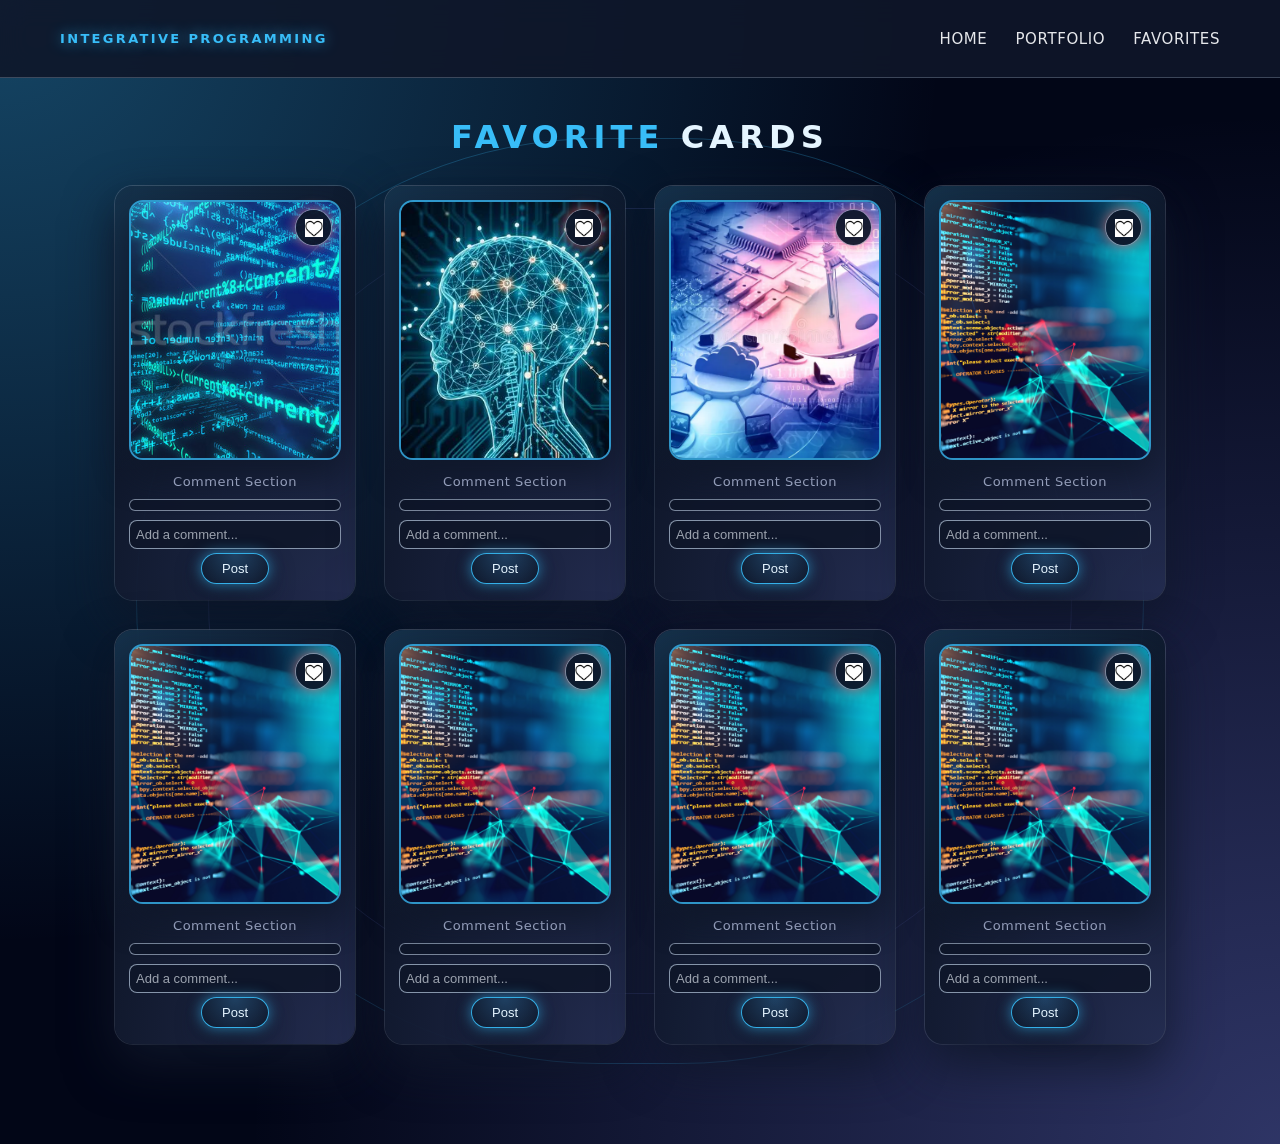
==== commit 4e249d73: "." ====
--- a/Favorites.html
+++ b/Favorites.html
@@ -2,14 +2,14 @@
 <html lang="en">
 <head>
 <meta charset="UTF-8">
-<title>Comment Cards</title>
+<title>Favorites</title>
 <link rel="stylesheet" href="../styles/Favorites.css">
 </head>
 
 <body>
     <nav class="nav">
         <div class="logo">
-            <p class="logo__text">My Dev Space</p>
+            <p class="logo__text">INTEGRATIVE PROGRAMMING</p>
         </div>
         <ul class="navLinks">
             <li><a href="home.html">Home</a></li>
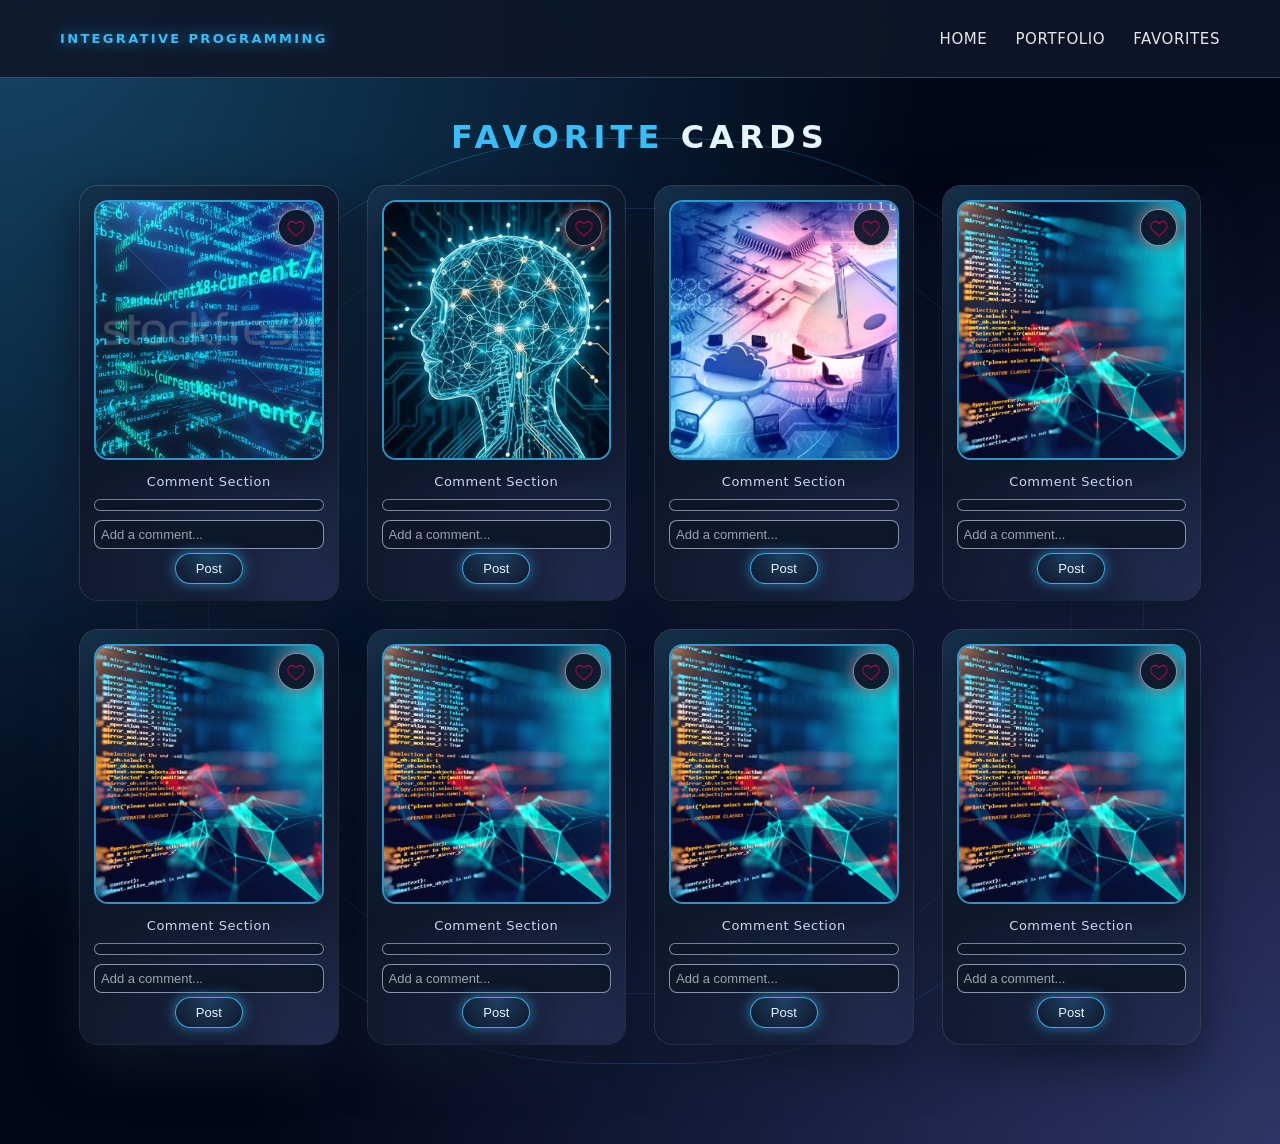
==== commit 1dc59207: "......." ====
--- a/Favorites.html
+++ b/Favorites.html
@@ -3,13 +3,13 @@
 <head>
 <meta charset="UTF-8">
 <title>Favorites</title>
-<link rel="stylesheet" href="../styles/Favorites.css">
+<link rel="stylesheet" href="style.css">
 </head>
 
 <body>
     <nav class="nav">
         <div class="logo">
-            <p class="logo__text">INTEGRATIVE PROGRAMMING</p>
+            <p>INTEGRATIVE PROGRAMMING</p>
         </div>
         <ul class="navLinks">
             <li><a href="home.html">Home</a></li>
@@ -29,7 +29,7 @@
             <div class="image-box">
                 <img src="images/bg1.jpg" alt="">
                 <div class="heart" onclick="toggleLike(this)">
-                    <img src="images/heart.jpg" class="heart-img" data-liked="false">
+                    <img src="images/heart.png" class="heart-img" data-liked="false">
                 </div>
             </div>
             <p class="title">Comment Section</p>
@@ -43,7 +43,7 @@
             <div class="image-box">
                 <img src="images/bg2.jpg" alt="">
                 <div class="heart" onclick="toggleLike(this)">
-                    <img src="images/heart.jpg" class="heart-img" data-liked="false">
+                    <img src="images/heart.png" class="heart-img" data-liked="false">
                 </div>
             </div>
             <p class="title">Comment Section</p>
@@ -57,7 +57,7 @@
             <div class="image-box">
                 <img src="images/bg3.png" alt="">
                 <div class="heart" onclick="toggleLike(this)">
-                    <img src="images/heart.jpg" class="heart-img" data-liked="false">
+                    <img src="images/heart.png" class="heart-img" data-liked="false">
                 </div>
             </div>
             <p class="title">Comment Section</p>
@@ -71,7 +71,7 @@
             <div class="image-box">
                 <img src="images/bg4.jpg" alt="">
                 <div class="heart" onclick="toggleLike(this)">
-                    <img src="images/heart.jpg" class="heart-img" data-liked="false">
+                    <img src="images/heart.png" class="heart-img" data-liked="false">
                 </div>
             </div>
             <p class="title">Comment Section</p>
@@ -84,7 +84,7 @@
             <div class="image-box">
                 <img src="images/bg4.jpg" alt="">
                 <div class="heart" onclick="toggleLike(this)">
-                    <img src="images/heart.jpg" class="heart-img" data-liked="false">
+                    <img src="images/heart.png" class="heart-img" data-liked="false">
                 </div>
             </div>
             <p class="title">Comment Section</p>
@@ -97,7 +97,7 @@
             <div class="image-box">
                 <img src="images/bg4.jpg" alt="">
                 <div class="heart" onclick="toggleLike(this)">
-                    <img src="images/heart.jpg" class="heart-img" data-liked="false">
+                    <img src="images/heart.png" class="heart-img" data-liked="false">
                 </div>
             </div>
             <p class="title">Comment Section</p>
@@ -110,7 +110,7 @@
             <div class="image-box">
                 <img src="images/bg4.jpg" alt="">
                 <div class="heart" onclick="toggleLike(this)">
-                    <img src="images/heart.jpg" class="heart-img" data-liked="false">
+                    <img src="images/heart.png" class="heart-img" data-liked="false">
                 </div>
             </div>
             <p class="title">Comment Section</p>
@@ -123,7 +123,7 @@
             <div class="image-box">
                 <img src="images/bg4.jpg" alt="">
                 <div class="heart" onclick="toggleLike(this)">
-                    <img src="images/heart.jpg" class="heart-img" data-liked="false">
+                    <img src="images/heart.png" class="heart-img" data-liked="false">
                 </div>
             </div>
             <p class="title">Comment Section</p>
@@ -131,9 +131,9 @@
             <input type="text" class="comment-input" placeholder="Add a comment...">
             <button onclick="addcomment(this)">Post</button>
         </div>
-    </div>
+        </div>
     </main>
 
-<script src="fav.js"></script>
+    <script src="Function.js"></script>
 </body>
 </html>
--- a/style.css
+++ b/style.css
@@ -0,0 +1,676 @@
+/*HOMEPAGE*/
+body {
+    margin: 0;
+    font-family: system-ui, 'Segoe UI', sans-serif;
+    color: #e5f5ff;
+    background:
+        radial-gradient(circle at top left, rgba(56, 189, 248, 0.35), transparent 55%),
+        radial-gradient(circle at bottom right, rgba(129, 140, 248, 0.35), transparent 60%),
+        radial-gradient(circle at top, #020617 0, #020617 40%, #020617 100%);
+    min-height: 100vh;
+}
+
+*,
+*::before,
+*::after {
+    box-sizing: border-box;
+}
+
+.nav {
+    display: flex;
+    align-items: center;
+    justify-content: space-between;
+    padding: 18px 60px;
+    background: rgba(15, 23, 42, 0.9);
+    backdrop-filter: blur(14px);
+    border-bottom: 1px solid rgba(148, 163, 184, 0.35);
+    color: #e5e7eb;
+    position: sticky;
+    top: 0;
+    z-index: 10;
+}
+
+.logo p {
+    font-weight: 700;
+    letter-spacing: 0.18em;
+    text-transform: uppercase;
+    font-size: 13px;
+    color: #38bdf8;
+    text-shadow: 0 0 14px rgba(56, 189, 248, 0.7);
+}
+
+.navLinks {
+    list-style: none;
+    display: flex;
+    gap: 28px;
+    margin: 0;
+    padding: 0;
+}
+
+.navLinks a {
+    color: #e5e7eb;
+    text-decoration: none;
+    font-size: 15px;
+    letter-spacing: 0.04em;
+    text-transform: uppercase;
+    padding-bottom: 4px;
+    border-bottom: 2px solid transparent;
+    transition: border-color 0.2s ease, color 0.2s ease, text-shadow 0.2s ease;
+}
+
+.navLinks a:hover {
+    border-color: #38bdf8;
+    color: #38bdf8;
+    text-shadow: 0 0 10px rgba(56, 189, 248, 0.6);
+}
+
+.hero {
+    text-align: center;
+    padding: 80px 60px 60px;
+    max-width: 1200px;
+    margin: 0 auto;
+    position: relative;
+}
+
+.hero::before,
+.hero::after {
+    content: "";
+    position: absolute;
+    border-radius: 999px;
+    border: 1px solid rgba(148, 163, 184, 0.25);
+    pointer-events: none;
+}
+
+.hero::before {
+    inset: 40px 10%;
+    border-color: rgba(56, 189, 248, 0.25);
+}
+
+.hero::after {
+    inset: 120px 16%;
+    border-color: rgba(129, 140, 248, 0.18);
+}
+
+.content {
+    margin-bottom: 40px;
+    position: relative;
+    z-index: 1;
+}
+
+.content h1 {
+    font-size: 48px;
+    color: #e5f5ff;
+    margin-bottom: 10px;
+    font-weight: 800;
+    letter-spacing: 0.04em;
+    text-transform: uppercase;
+}
+
+.content p {
+    font-size: 20px;
+    color: #7dd3fc;
+    margin: 0 0 20px;
+    font-weight: 500;
+}
+
+.statement {
+    max-width: 650px;
+    margin: 0 auto 40px;
+}
+
+.statement p {
+    font-size: 18px;
+    color: #cbd5f5;
+    line-height: 1.7;
+    margin: 0;
+}
+
+.subtitle {
+    font-size: 24px;
+    font-weight: 600;
+    margin-bottom: 24px;
+    color: #a5b4fc;
+    letter-spacing: 0.08em;
+    text-transform: uppercase;
+}
+
+.carousel {
+    position: relative;
+    width: 100%;
+    height: 500px;
+    overflow: hidden;
+    border-radius: 24px;
+    box-shadow:
+        0 30px 80px rgba(15, 23, 42, 0.9),
+        0 0 0 1px rgba(148, 163, 184, 0.25);
+    background: radial-gradient(circle at top left, rgba(56, 189, 248, 0.25), transparent 55%),
+        radial-gradient(circle at bottom right, rgba(129, 140, 248, 0.25), transparent 55%),
+        rgba(15, 23, 42, 0.85);
+    backdrop-filter: blur(22px);
+    overflow: hidden;
+}
+
+.container {
+    display: flex;
+    height: 100%;
+    transition: transform 0.6s cubic-bezier(0.16, 1, 0.3, 1);
+}
+
+.profile {
+    min-width: 100%;
+    height: 100%;
+    flex-shrink: 0;
+    display: flex;
+    flex-direction: column;
+    align-items: center;
+    justify-content: center;
+    background: radial-gradient(circle at top, rgba(15, 23, 42, 0.7), rgba(15, 23, 42, 0.95));
+    padding: 40px 20px;
+    box-sizing: border-box;
+}
+
+.profile img {
+    width: 220px;
+    height: 220px;
+    border-radius: 50%;
+    object-fit: cover;
+    margin-bottom: 25px;
+    box-shadow: 0 18px 40px rgba(15, 23, 42, 0.9);
+    border: 3px solid rgba(56, 189, 248, 0.75);
+    position: relative;
+}
+
+.profile img::after {
+    content: "";
+    position: absolute;
+    inset: -6px;
+    border-radius: 50%;
+    border: 1px dashed rgba(148, 163, 184, 0.55);
+}
+
+.name {
+    font-size: 28px;
+    color: #e5f5ff;
+    margin-bottom: 12px;
+    font-weight: 700;
+    text-shadow: 0 1px 2px rgba(0, 0, 0, 0.1);
+}
+
+.tagline p {
+    font-size: 17px;
+    color: #7dd3fc;
+    margin: 0;
+    font-weight: 500;
+    max-width: 480px;
+}
+
+.carousel__nav {
+    position: absolute;
+    bottom: 26px;
+    left: 50%;
+    transform: translateX(-50%);
+    display: flex;
+    gap: 10px;
+}
+
+.carousel__dot {
+    width: 12px;
+    height: 12px;
+    border-radius: 50%;
+    background: rgba(148, 163, 184, 0.55);
+    cursor: pointer;
+    box-shadow: 0 0 0 1px rgba(30, 64, 175, 0.6);
+    transition: transform 0.2s ease, box-shadow 0.2s ease, background 0.2s ease;
+}
+
+.carousel__dot.active,
+.carousel__dot:hover {
+    background: #38bdf8;
+    box-shadow:
+        0 0 12px rgba(56, 189, 248, 0.9),
+        0 0 0 1px rgba(56, 189, 248, 0.9);
+    transform: scale(1.05);
+}
+
+@media (max-width: 900px) {
+    .nav {
+        padding: 14px 24px;
+    }
+
+    .navLinks {
+        gap: 16px;
+    }
+
+    .hero {
+        padding: 60px 20px 40px;
+    }
+
+    .hero__title {
+        font-size: 36px;
+    }
+
+    .hero__tagline {
+        font-size: 18px;
+    }
+
+    .profile img {
+        width: 180px;
+        height: 180px;
+    }
+}
+
+@media (max-width: 600px) {
+    .nav {
+        flex-direction: column;
+        gap: 10px;
+        align-items: flex-start;
+    }
+
+    .navLinks {
+        flex-wrap: wrap;
+    }
+}
+
+/*PORTFOLIO PAGE*/
+.page-wrapper {
+    max-width: 1200px;
+    margin: 40px auto 60px;
+    padding: 0 40px 40px;
+    position: relative;
+}
+
+.page-wrapper::before,
+.page-wrapper::after {
+    content: "";
+    position: absolute;
+    border-radius: 999px;
+    border: 1px solid rgba(148, 163, 184, 0.25);
+    pointer-events: none;
+}
+
+.page-wrapper::before {
+    inset: 20px 8%;
+    border-color: rgba(56, 189, 248, 0.25);
+}
+
+.page-wrapper::after {
+    inset: 90px 14%;
+    border-color: rgba(129, 140, 248, 0.18);
+}
+
+.title {
+    position: relative;
+    z-index: 1;
+    text-align: center;
+    margin-bottom: 30px;
+}
+
+.title h1 {
+    font-size: 32px;
+    letter-spacing: 0.16em;
+    text-transform: uppercase;
+    color: #e5f5ff;
+    margin: 0;
+}
+
+.title h1 span {
+    color: #38bdf8;
+}
+
+.Portfolio {
+    position: relative;
+    z-index: 1;
+    display: flex;
+    justify-content: center;
+    align-items: center;
+    margin-bottom: 30px;
+}
+
+.Portfolio img {
+    width: 100%;
+    max-width: 820px;
+    height: 420px;
+    border-radius: 24px;
+    object-fit: cover;
+    box-shadow:
+        0 30px 80px rgba(15, 23, 42, 0.9),
+        0 0 0 1px rgba(148, 163, 184, 0.25);
+}
+
+.panel {
+    position: relative;
+    z-index: 1;
+    max-width: 820px;
+    margin: 0 auto;
+    padding: 24px 26px 26px;
+    border-radius: 22px;
+    background: radial-gradient(circle at top left, rgba(56, 189, 248, 0.2), transparent 60%),
+        radial-gradient(circle at bottom right, rgba(129, 140, 248, 0.2), transparent 60%),
+        rgba(15, 23, 42, 0.88);
+    backdrop-filter: blur(20px);
+    box-shadow:
+        0 24px 60px rgba(15, 23, 42, 0.9),
+        0 0 0 1px rgba(148, 163, 184, 0.35);
+}
+
+.pick {
+    display: flex;
+    align-items: center;
+    gap: 10px;
+    margin-bottom: 14px;
+    color: #cbd5f5;
+    font-size: 16px;
+    letter-spacing: 0.08em;
+    text-transform: uppercase;
+}
+
+.pick::before {
+    content: "";
+    width: 28px;
+    height: 1px;
+    background: linear-gradient(to right, #38bdf8, transparent);
+}
+
+.pick p {
+    margin: 0;
+}
+
+.choice {
+    display: flex;
+    flex-direction: column;
+    gap: 10px;
+}
+
+.choice button {
+    width: 100%;
+    height: 60px;
+    border-radius: 999px;
+    border: 1px solid rgba(148, 163, 184, 0.8);
+    background: radial-gradient(circle at top, rgba(15, 23, 42, 0.95), rgba(15, 23, 42, 0.98));
+    color: #e5f5ff;
+    display: flex;
+    align-items: center;
+    justify-content: center;
+    padding: 0 28px;
+    font-size: 16px;
+    font-weight: 500;
+    cursor: pointer;
+    position: relative;
+    overflow: hidden;
+    transition: transform 0.18s ease, box-shadow 0.18s ease, border-color 0.18s ease, background 0.18s ease;
+}
+
+.choice button::before {
+    content: "";
+    position: absolute;
+    inset: 0;
+    background: radial-gradient(circle at top left, rgba(56, 189, 248, 0.18), transparent 55%);
+    opacity: 0;
+    transition: opacity 0.18s ease;
+}
+
+.choice button span {
+    position: relative;
+    z-index: 1;
+}
+
+.choice button:hover {
+    border-color: #38bdf8;
+    background: radial-gradient(circle at top left, rgba(56, 189, 248, 0.2), rgba(15, 23, 42, 0.98));
+    box-shadow:
+        0 0 20px rgba(56, 189, 248, 0.6),
+        0 12px 30px rgba(15, 23, 42, 0.9);
+    transform: translateY(-1px);
+}
+
+.choice button:hover::before {
+    opacity: 1;
+}
+
+@media (max-width: 900px) {
+    .nav {
+        padding: 14px 24px;
+    }
+
+    .navLinks {
+        gap: 16px;
+    }
+
+    .page-wrapper {
+        margin: 24px auto 40px;
+        padding: 0 18px 30px;
+    }
+
+    .Portfolio img {
+        height: 320px;
+    }
+}
+
+@media (max-width: 600px) {
+    .nav {
+        flex-direction: column;
+        gap: 10px;
+        align-items: flex-start;
+    }
+
+    .navLinks {
+        flex-wrap: wrap;
+    }
+
+    .title h1 {
+        font-size: 22px;
+    }
+
+    .Portfolio img {
+        height: 260px;
+    }
+}
+
+/*FAVORITES PAGE*/
+.favorites-wrapper {
+    max-width: 1200px;
+    margin: 40px auto 60px;
+    padding: 0 40px 40px;
+    position: relative;
+}
+
+.favorites-wrapper::before,
+.favorites-wrapper::after {
+    content: "";
+    position: absolute;
+    border-radius: 999px;
+    border: 1px solid rgba(148, 163, 184, 0.25);
+    pointer-events: none;
+}
+
+.favorites-wrapper::before {
+    inset: 20px 8%;
+    border-color: rgba(56, 189, 248, 0.25);
+}
+
+.favorites-wrapper::after {
+    inset: 90px 14%;
+    border-color: rgba(129, 140, 248, 0.18);
+}
+
+.favorites-heading {
+    position: relative;
+    z-index: 1;
+    text-align: center;
+    margin-bottom: 30px;
+}
+
+.favorites-heading h1 {
+    font-size: 32px;
+    letter-spacing: 0.16em;
+    text-transform: uppercase;
+    color: #e5f5ff;
+    margin: 0;
+}
+
+.favorites-heading h1 span {
+    color: #38bdf8;
+}
+
+.favorites-wrapper .container {
+    position: relative;
+    z-index: 1;
+    display: grid;
+    grid-template-columns: repeat(4, minmax(0, 1fr));
+    gap: 30px;
+    align-items: stretch;
+}
+
+.card {
+    width: 100%;
+    text-align: center;
+    background: radial-gradient(circle at top left, rgba(56, 189, 248, 0.16), transparent 60%),
+        radial-gradient(circle at bottom right, rgba(129, 140, 248, 0.18), transparent 60%),
+        rgba(15, 23, 42, 0.96);
+    border-radius: 18px;
+    padding: 14px 14px 16px;
+    box-shadow:
+        0 20px 50px rgba(15, 23, 42, 0.9),
+        0 0 0 1px rgba(148, 163, 184, 0.35);
+}
+
+.image-box {
+    position: relative;
+    margin-bottom: 10px;
+}
+
+.image-box>img {
+    width: 100%;
+    height: 260px;
+    object-fit: cover;
+    border-radius: 14px;
+    border: 2px solid rgba(56, 189, 248, 0.75);
+    box-shadow: 0 16px 32px rgba(15, 23, 42, 0.85);
+}
+
+.heart {
+    position: absolute;
+    top: 10px;
+    right: 10px;
+    width: 35px;
+    height: 35px;
+    background: rgba(15, 23, 42, 0.95);
+    border-radius: 50%;
+    display: flex;
+    justify-content: center;
+    align-items: center;
+    cursor: pointer;
+    box-shadow:
+        0 0 0 1px rgba(148, 163, 184, 0.7),
+        0 0 14px rgba(248, 113, 113, 0.8);
+}
+
+.heart-img {
+    width: 18px;
+}
+
+.title {
+    display: block;
+    padding: 0;
+    border-radius: 0;
+    font-size: 13px;
+    margin: 10px 0 10px;
+    color: #cbd5f5;
+    background: transparent;
+    border: none;
+    letter-spacing: 0.04em;
+}
+
+input,
+textarea {
+    width: 100%;
+    padding: 6px;
+    margin: 4px 0;
+    border-radius: 8px;
+    border: 1px solid rgba(148, 163, 184, 0.9);
+    background: rgba(15, 23, 42, 0.9);
+    color: #e5f5ff;
+    font-size: 13px;
+}
+
+input::placeholder,
+textarea::placeholder {
+    color: #9ca3af;
+}
+
+button {
+    background: radial-gradient(circle at top, rgba(56, 189, 248, 0.2), rgba(15, 23, 42, 0.98));
+    border: 1px solid rgba(56, 189, 248, 0.9);
+    padding: 7px 20px;
+    color: #e5f5ff;
+    border-radius: 999px;
+    cursor: pointer;
+    font-size: 13px;
+    font-weight: 500;
+    box-shadow:
+        0 0 14px rgba(56, 189, 248, 0.6),
+        0 10px 24px rgba(15, 23, 42, 0.85);
+    transition: transform 0.18s ease, box-shadow 0.18s ease, background 0.18s ease;
+}
+
+button:hover {
+    background: radial-gradient(circle at top, rgba(56, 189, 248, 0.35), rgba(15, 23, 42, 0.98));
+    transform: translateY(-1px);
+    box-shadow:
+        0 0 18px rgba(56, 189, 248, 0.9),
+        0 16px 32px rgba(15, 23, 42, 0.95);
+}
+
+.comments-list {
+    list-style: none;
+    padding: 5px;
+    margin: 5px 0;
+    max-height: 120px;
+    border: 1px solid rgba(148, 163, 184, 0.8);
+    border-radius: 10px;
+    overflow-y: auto;
+    background: rgba(15, 23, 42, 0.9);
+}
+
+.comments-list li {
+    padding: 4px 6px;
+    border-bottom: 1px solid rgba(51, 65, 85, 0.9);
+    font-size: 13px;
+    color: #cbd5f5;
+}
+
+.comments-list li:last-child {
+    border-bottom: none;
+}
+
+/* Responsive */
+@media (max-width: 900px) {
+    .nav {
+        padding: 14px 24px;
+    }
+
+    .navLinks {
+        gap: 16px;
+    }
+
+    .favorites-wrapper {
+        margin: 24px auto 40px;
+        padding: 0 18px 30px;
+    }
+}
+
+@media (max-width: 600px) {
+    .nav {
+        flex-direction: column;
+        gap: 10px;
+        align-items: flex-start;
+    }
+
+    .navLinks {
+        flex-wrap: wrap;
+    }
+
+    .favorites-heading h1 {
+        font-size: 22px;
+    }
+}
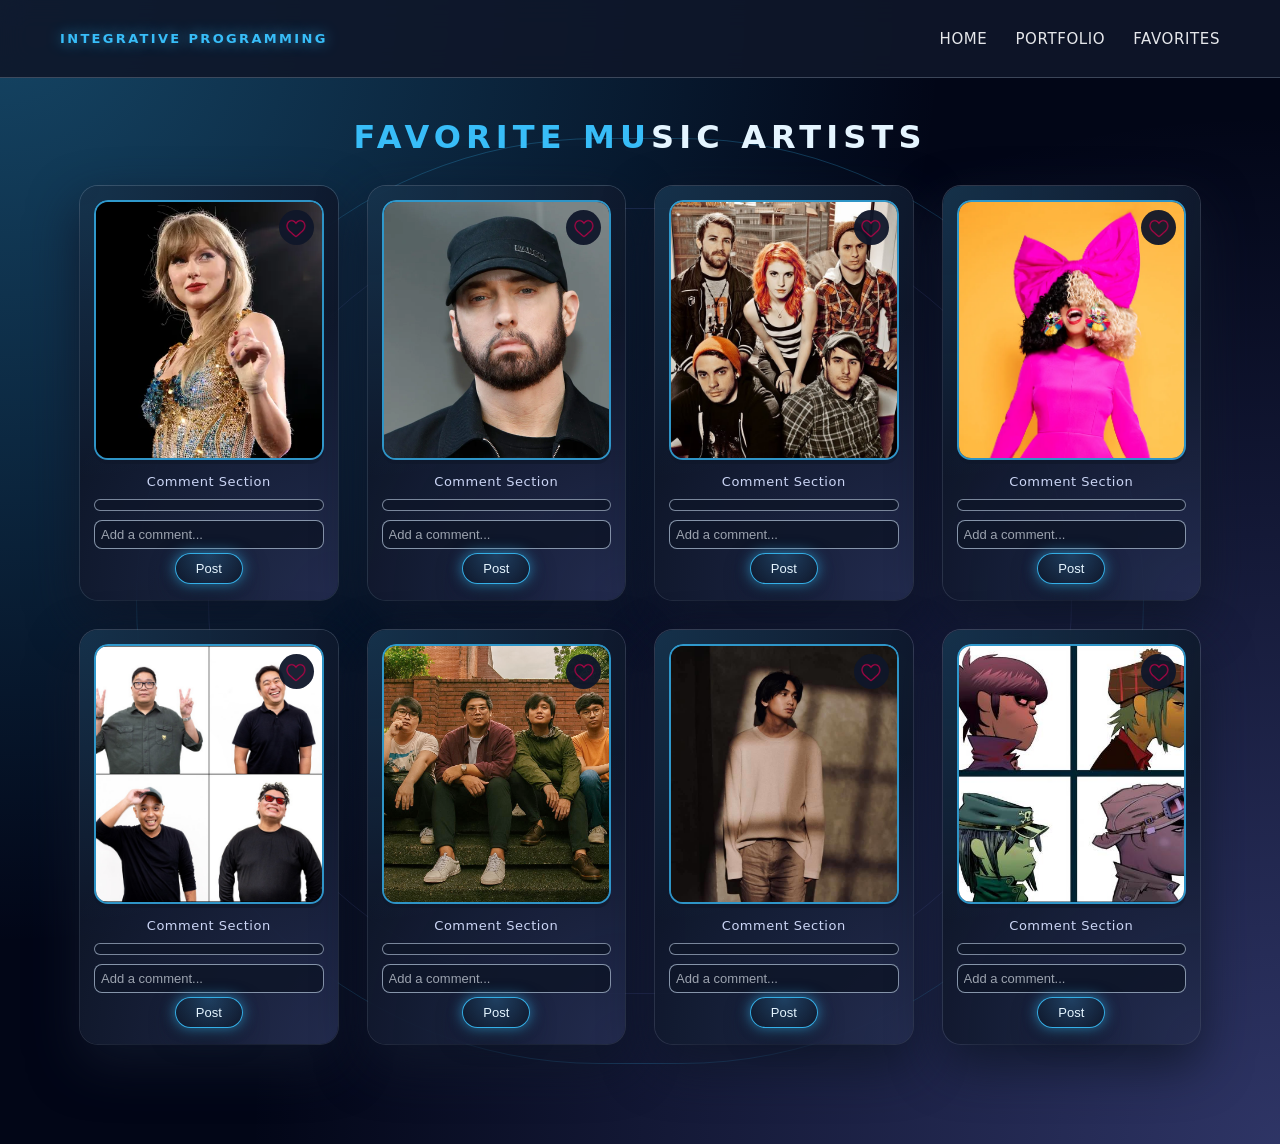
==== commit 784e07d1: "Files Format" ====
--- a/Favorites.html
+++ b/Favorites.html
@@ -20,16 +20,19 @@
 
     <main class="favorites-wrapper">
         <div class="favorites-heading">
-            <h1><span>Favorite</span> Cards</h1>
+            <h1><span>Favorite Mu</span>sic Artists</h1>
         </div>
 
         <div class="container">
 
         <div class="card">
             <div class="image-box">
-                <img src="images/bg1.jpg" alt="">
+                <img src="../images/TaylorS.png" alt="">
                 <div class="heart" onclick="toggleLike(this)">
-                    <img src="images/heart.png" class="heart-img" data-liked="false">
+                    <img src="../images/heart.png" class="heart-img" data-liked="false">
+                </div>
+                <div class="bottom-overlay">
+                    <p>Taylor Swift</p>
                 </div>
             </div>
             <p class="title">Comment Section</p>
@@ -41,9 +44,12 @@
 
         <div class="card">
             <div class="image-box">
-                <img src="images/bg2.jpg" alt="">
+                <img src="../images/Eminem.png" alt="">
                 <div class="heart" onclick="toggleLike(this)">
-                    <img src="images/heart.png" class="heart-img" data-liked="false">
+                    <img src="../images/heart.png" class="heart-img" data-liked="false">
+                </div>
+                <div class="bottom-overlay">
+                    <p>Eminem</p>
                 </div>
             </div>
             <p class="title">Comment Section</p>
@@ -55,9 +61,12 @@
 
         <div class="card">
             <div class="image-box">
-                <img src="images/bg3.png" alt="">
+                <img src="../images/Paramore.jpg" alt="">
                 <div class="heart" onclick="toggleLike(this)">
-                    <img src="images/heart.png" class="heart-img" data-liked="false">
+                    <img src="../images/heart.png" class="heart-img" data-liked="false">
+                </div>
+                <div class="bottom-overlay">
+                    <p>Paramore</p>
                 </div>
             </div>
             <p class="title">Comment Section</p>
@@ -69,9 +78,12 @@
 
         <div class="card">
             <div class="image-box">
-                <img src="images/bg4.jpg" alt="">
+                <img src="../images/Sia.png" alt="">
                 <div class="heart" onclick="toggleLike(this)">
-                    <img src="images/heart.png" class="heart-img" data-liked="false">
+                    <img src="../images/heart.png" class="heart-img" data-liked="false">
+                </div>
+                <div class="bottom-overlay">
+                    <p>Sia</p>
                 </div>
             </div>
             <p class="title">Comment Section</p>
@@ -82,9 +94,12 @@
 
         <div class="card">
             <div class="image-box">
-                <img src="images/bg4.jpg" alt="">
+                <img src="../images/TheItchyworms.jpg" alt="">
                 <div class="heart" onclick="toggleLike(this)">
-                    <img src="images/heart.png" class="heart-img" data-liked="false">
+                    <img src="../images/heart.png" class="heart-img" data-liked="false">
+                </div>
+                <div class="bottom-overlay">
+                    <p>The Itchyworms</p>
                 </div>
             </div>
             <p class="title">Comment Section</p>
@@ -95,9 +110,12 @@
 
         <div class="card">
             <div class="image-box">
-                <img src="images/bg4.jpg" alt="">
+                <img src="../images/TheRidleys.jpg" alt="">
                 <div class="heart" onclick="toggleLike(this)">
-                    <img src="images/heart.png" class="heart-img" data-liked="false">
+                    <img src="../images/heart.png" class="heart-img" data-liked="false">
+                </div>
+                <div class="bottom-overlay">
+                    <p>The Ridleys</p>
                 </div>
             </div>
             <p class="title">Comment Section</p>
@@ -108,9 +126,12 @@
 
         <div class="card">
             <div class="image-box">
-                <img src="images/bg4.jpg" alt="">
+                <img src="../images/Adie.jpg" alt="">
                 <div class="heart" onclick="toggleLike(this)">
-                    <img src="images/heart.png" class="heart-img" data-liked="false">
+                    <img src="../images/heart.png" class="heart-img" data-liked="false">
+                </div>
+                <div class="bottom-overlay">
+                    <p>Adie</p>
                 </div>
             </div>
             <p class="title">Comment Section</p>
@@ -121,9 +142,12 @@
 
         <div class="card">
             <div class="image-box">
-                <img src="images/bg4.jpg" alt="">
+                <img src="../images/Gorillaz.jpg" alt="">
                 <div class="heart" onclick="toggleLike(this)">
-                    <img src="images/heart.png" class="heart-img" data-liked="false">
+                    <img src="../images/heart.png" class="heart-img" data-liked="false">
+                </div>
+                <div class="bottom-overlay">
+                    <p>Gorillaz</p>
                 </div>
             </div>
             <p class="title">Comment Section</p>
@@ -134,6 +158,6 @@
         </div>
     </main>
 
-    <script src="Function.js"></script>
+    <script src="../Function.js"></script>
 </body>
 </html>
--- a/style.css
+++ b/style.css
@@ -537,15 +537,54 @@
 .image-box {
     position: relative;
     margin-bottom: 10px;
-}
-
-.image-box>img {
+    border-radius: 14px;
+    overflow: hidden; 
+}
+
+.image-box > img {
     width: 100%;
     height: 260px;
     object-fit: cover;
     border-radius: 14px;
     border: 2px solid rgba(56, 189, 248, 0.75);
     box-shadow: 0 16px 32px rgba(15, 23, 42, 0.85);
+    transition: transform 0.3s ease;
+}
+
+.image-box:hover > img {
+    transform: scale(1.03);
+}
+
+.image-box .bottom-overlay {
+    position: absolute;
+    bottom: 0;
+    left: 0;
+    width: 100%;
+    height: 30px; /* adjust height of overlay */
+    background: radial-gradient(circle at top, rgba(15, 23, 42, 0.95), rgba(15, 23, 42, 0.98));
+    backdrop-filter: blur(20px);
+    display: flex;
+    align-items: center;
+    justify-content: center;
+    padding: 10 px;
+    text-align: center;
+    border-bottom-left-radius: 13px;
+    border-bottom-right-radius: 13px;
+    overflow: hidden;
+    opacity: 0; /* start hidden */
+    transition: opacity 0.3s ease;
+    pointer-events: none; /* heart stillll clickable */
+}
+
+.image-box:hover .bottom-overlay {
+    opacity: 1; /* show on hover */
+}
+
+.bottom-overlay p {
+    color: #f0f0f0;
+    -webkit-text-stroke: 1px #000000;
+    font-weight: bolder;
+    font-size: 20px;
 }
 
 .heart {
@@ -555,18 +594,30 @@
     width: 35px;
     height: 35px;
     background: rgba(15, 23, 42, 0.95);
-    border-radius: 50%;
+    border-radius: 50%; 
     display: flex;
     justify-content: center;
     align-items: center;
     cursor: pointer;
-    box-shadow:
-        0 0 0 1px rgba(148, 163, 184, 0.7),
-        0 0 14px rgba(248, 113, 113, 0.8);
-}
-
-.heart-img {
-    width: 18px;
+}
+.heart:hover {
+    filter: invert(17%) sepia(94%) saturate(6000%) brightness(95%) contrast(110%); 
+}
+.heart.liked {
+    background: radial-gradient(
+        circle at top left,
+        rgba(213, 19, 19, 0.35),
+        rgba(15, 23, 42, 0.98)
+    );
+}
+.heart-img{
+    width:20px;
+}
+.heart:hover .heart-img{
+    filter: brightness(0) saturate(100%) invert(100%);
+}
+.heart.liked .heart-img{
+    filter: invert(17%) sepia(94%) saturate(6000%) hue-rotate(-10deg) brightness(95%) contrast(110%);
 }
 
 .title {
@@ -576,7 +627,7 @@
     font-size: 13px;
     margin: 10px 0 10px;
     color: #cbd5f5;
-    background: transparent;
+    background: transpsarent;
     border: none;
     letter-spacing: 0.04em;
 }
